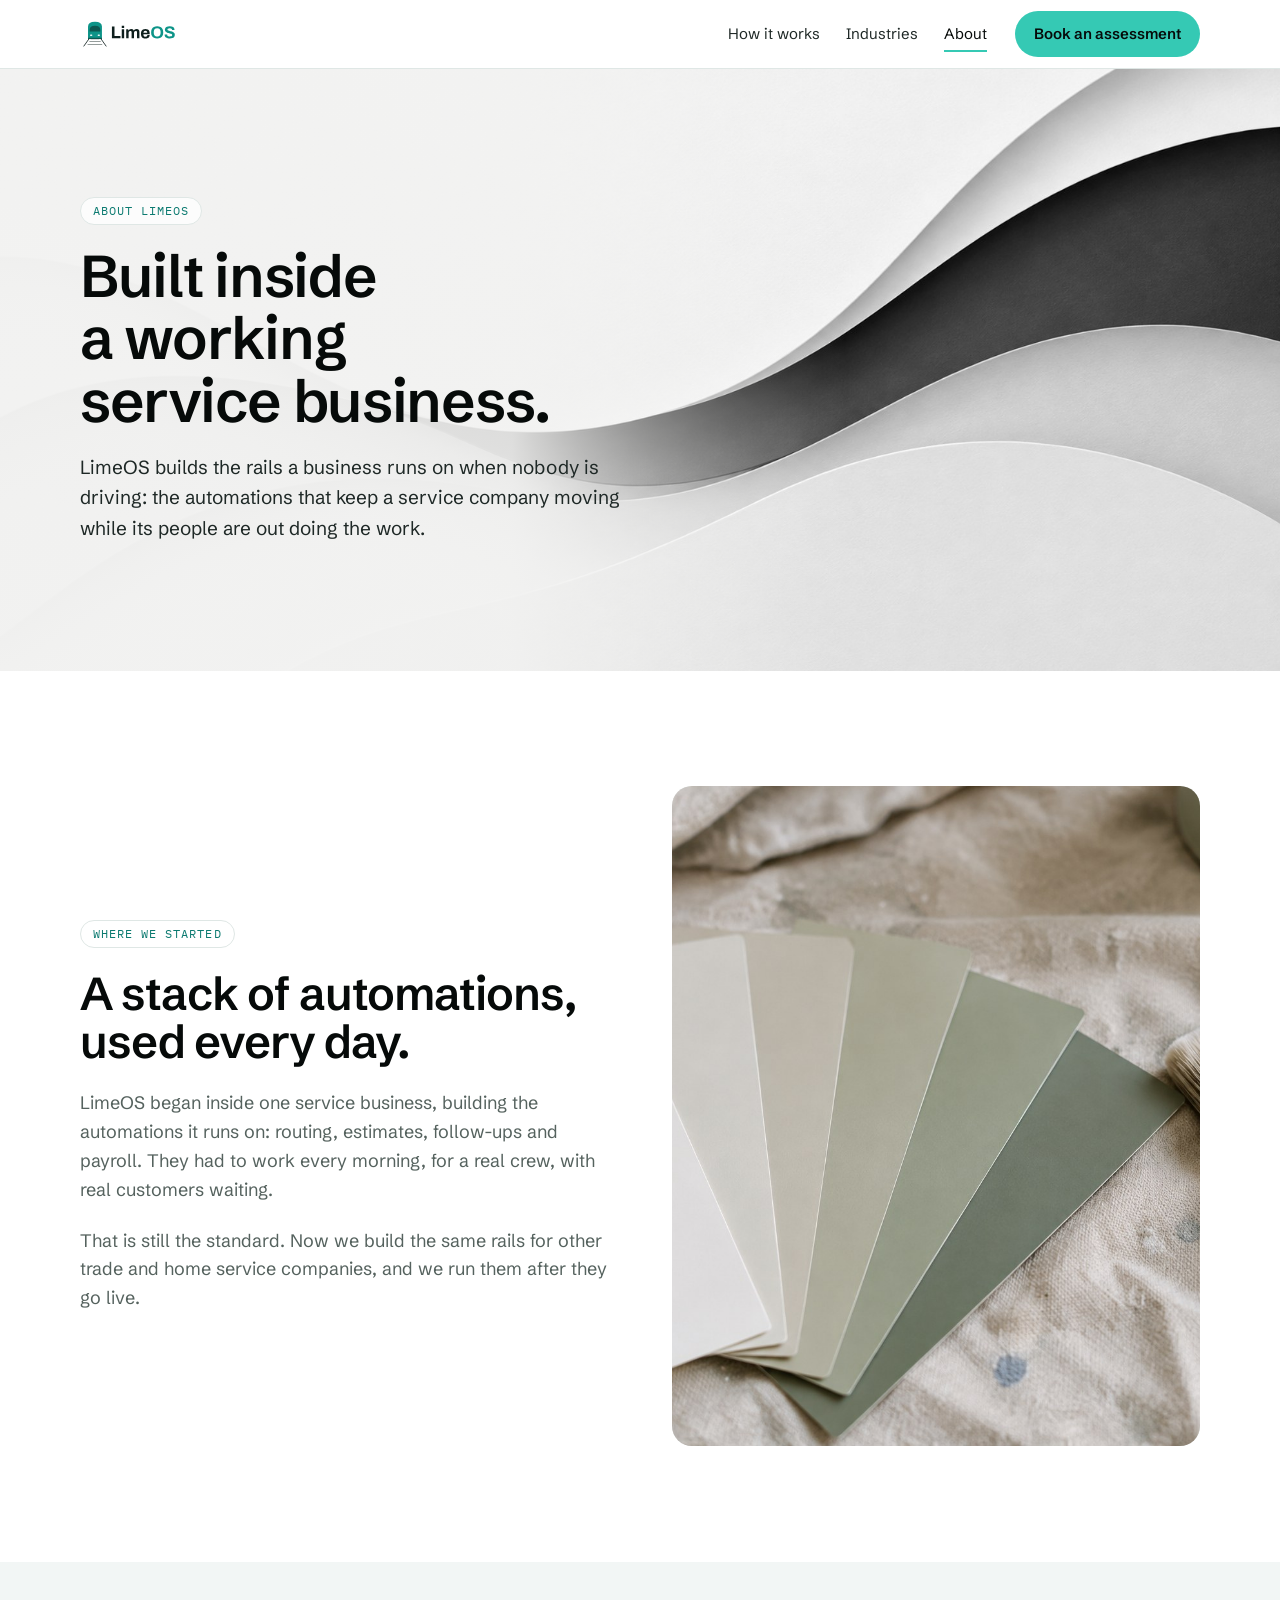
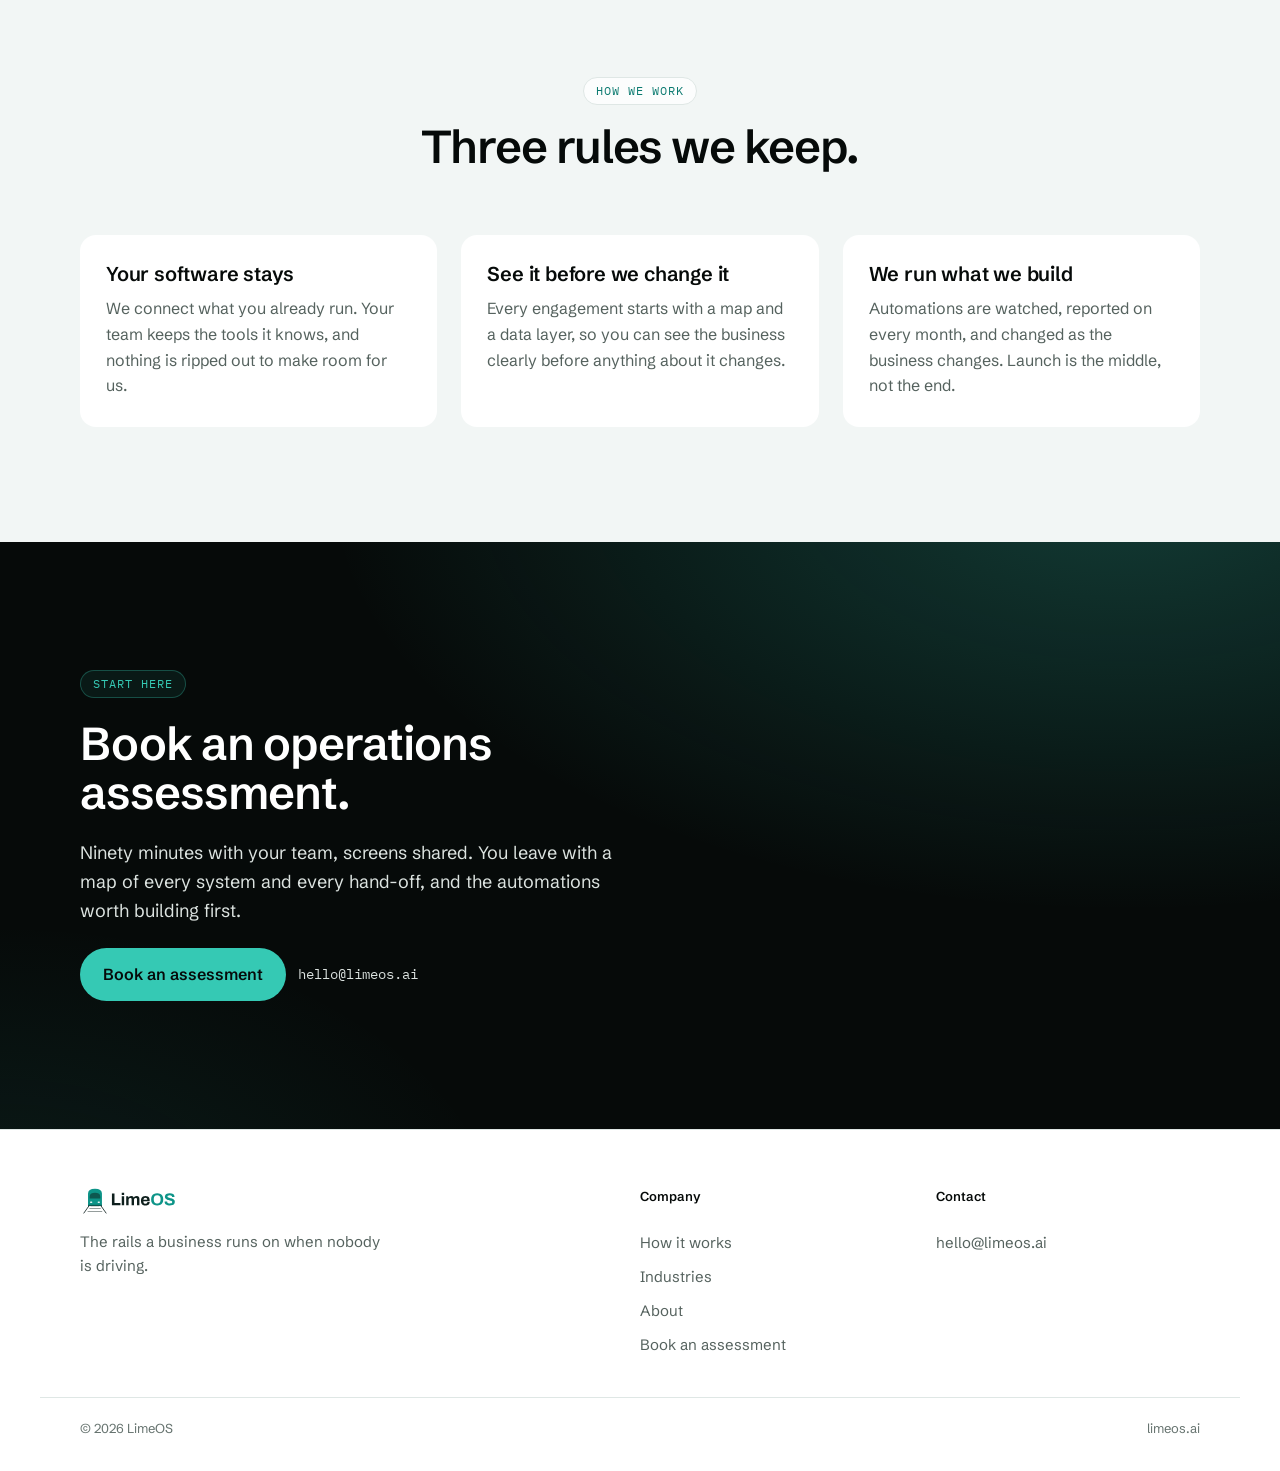
==== services/about.html @ 8be6e7fb "Add the services site at /services, leaving the homepage as it is Five pages under services/: home, " ====
<!doctype html>
<html lang="en">
<head>
<meta charset="utf-8">
<meta name="viewport" content="width=device-width, initial-scale=1, viewport-fit=cover">
<title>About | LimeOS</title>
<meta name="description" content="LimeOS started as a stack of automations inside one working service business. Now we build and run the same rails for others.">
<meta name="theme-color" content="#FFFFFF">
<link rel="canonical" href="https://limeos.ai/services/about">
<meta property="og:type" content="website">
<meta property="og:url" content="https://limeos.ai/services/about">
<meta property="og:site_name" content="LimeOS">
<meta property="og:title" content="About LimeOS">
<meta property="og:description" content="LimeOS started as a stack of automations inside one working service business. Now we build and run the same rails for others.">
<meta property="og:image" content="https://limeos.ai/og.png">
<meta property="og:image:width" content="1200">
<meta property="og:image:height" content="630">
<meta name="twitter:card" content="summary_large_image">
<link rel="icon" href="data:image/svg+xml,%3Csvg xmlns=%22http://www.w3.org/2000/svg%22 viewBox=%220 0 512.0 512.0%22 width=%22512%22 height=%22512%22 role=%22img%22 aria-label=%22LimeOS icon%22%3E%3Crect width=%22512%22 height=%22512%22 rx=%22112%22 fill=%22#EFF7F6%22/%3E%3Cg transform=%22translate%2810.52,-31.21%29 scale%282.45479%29%22%3E%3Cpath d=%22M74 132 L38 190 M126 132 L162 190%22 stroke=%22#0E1F1D%22 stroke-width=%227.0%22 stroke-linecap=%22round%22 fill=%22none%22/%3E%3Crect x=%2270%22 y=%22159%22 width=%2259%22 height=%227%22 rx=%222.5%22 fill=%22#0E1F1D%22 opacity=%220.5%22/%3E%3Crect x=%2262%22 y=%22177%22 width=%2277%22 height=%227%22 rx=%222.5%22 fill=%22#0E1F1D%22 opacity=%220.5%22/%3E%3Cpath d=%22M58 148 V74 q0-30 42-30 q42 0 42 30 v74 Z%22 fill=%22#0D9488%22/%3E%3Cpath d=%22M68 92 q0-24 32-24 q32 0 32 24 v10 H68 Z%22 fill=%22#0E1F1D%22 opacity=%220.52%22/%3E%3Crect x=%2270%22 y=%22120%22 width=%2214%22 height=%229%22 rx=%224.5%22 fill=%22#FFFFFF%22 opacity=%22.92%22/%3E%3Crect x=%22116%22 y=%22120%22 width=%2214%22 height=%229%22 rx=%224.5%22 fill=%22#FFFFFF%22 opacity=%22.92%22/%3E%3Crect x=%2258%22 y=%22140%22 width=%2284%22 height=%228%22 fill=%22#0E1F1D%22 opacity=%220.52%22/%3E%3C/g%3E%3C/svg%3E">
<link rel="preconnect" href="https://fonts.googleapis.com">
<link rel="preconnect" href="https://fonts.gstatic.com" crossorigin>
<link rel="stylesheet" href="https://fonts.googleapis.com/css2?family=Schibsted+Grotesk:wght@400;500;600;700&family=IBM+Plex+Mono:wght@400;500&display=swap">
<link rel="stylesheet" href="site.css">
</head>
<body>
<div class="nav" id="top">
  <div class="wrap">
    <a class="brand" href="index.html" aria-label="LimeOS home"><svg xmlns="http://www.w3.org/2000/svg" viewBox="0 0 617 188" aria-hidden="true" focusable="false"><g transform="translate(18.00,18.00)"><g transform="translate(-28.05,-45.72) scale(1.03904)"><path d="M74 132 L33 190 M126 132 L167 190" stroke="#0E1F1D" stroke-width="5.0" stroke-linecap="round" fill="none"/><rect x="74" y="142" width="52" height="7" rx="2.5" fill="#0E1F1D" opacity="0.44"/><rect x="66" y="159" width="69" height="7" rx="2.5" fill="#0E1F1D" opacity="0.44"/><rect x="55" y="177" width="89" height="7" rx="2.5" fill="#0E1F1D" opacity="0.44"/><path d="M58 148 V74 q0-30 42-30 q42 0 42 30 v74 Z" fill="#0D9488"/><path d="M68 92 q0-24 32-24 q32 0 32 24 v10 H68 Z" fill="#0E1F1D" opacity="0.52"/><rect x="70" y="120" width="14" height="9" rx="4.5" fill="#FFFFFF" opacity=".92"/><rect x="116" y="120" width="14" height="9" rx="4.5" fill="#FFFFFF" opacity=".92"/><rect x="58" y="140" width="84" height="8" fill="#0E1F1D" opacity="0.52"/></g></g><g transform="translate(191.90,120.86)"><g fill="#0E1F1D"><path d="M76 0V686H225V127H571V0Z" transform="translate(0.00,0) scale(0.10787,-0.10787)"/><path d="M64 603V723H203V603ZM64 0V526H203V0Z" transform="translate(62.86,0) scale(0.10787,-0.10787)"/><path d="M64 0V526H179L190 454H197Q214 480 237.5 499.0Q261 518 290.5 528.0Q320 538 354 538Q404 538 440.5 518.0Q477 498 497 454H504Q521 480 545.0 499.0Q569 518 600.0 528.0Q631 538 666 538Q716 538 752.5 520.0Q789 502 810.0 461.5Q831 421 831 357V0H692V332Q692 357 686.5 374.5Q681 392 671.0 402.5Q661 413 646.0 418.0Q631 423 614 423Q586 423 564.0 408.0Q542 393 529.5 367.0Q517 341 517 307V0H378V332Q378 357 372.5 374.5Q367 392 357.0 402.5Q347 413 332.5 418.0Q318 423 300 423Q273 423 250.5 408.0Q228 393 215.5 367.0Q203 341 203 307V0Z" transform="translate(90.78,0) scale(0.10787,-0.10787)"/><path d="M303 -12Q216 -12 157.0 17.5Q98 47 68.0 108.0Q38 169 38 263Q38 358 68.0 418.5Q98 479 156.5 508.5Q215 538 300 538Q380 538 435.0 509.5Q490 481 518.0 421.5Q546 362 546 268V232H179Q181 186 193.5 154.0Q206 122 232.5 106.5Q259 91 303 91Q327 91 346.5 97.0Q366 103 380.0 115.0Q394 127 402.0 145.0Q410 163 410 186H546Q546 136 528.0 99.0Q510 62 478.0 37.5Q446 13 401.5 0.5Q357 -12 303 -12ZM181 320H403Q403 350 395.5 372.0Q388 394 375.0 408.0Q362 422 343.5 428.5Q325 435 302 435Q264 435 238.5 422.5Q213 410 199.5 384.5Q186 359 181 320Z" transform="translate(186.00,0) scale(0.10787,-0.10787)"/></g><g fill="#0D9488" transform="translate(249.00,0)"><path d="M396 -12Q287 -12 208.0 27.0Q129 66 87.0 145.0Q45 224 45 343Q45 464 87.0 542.5Q129 621 208.0 659.5Q287 698 396 698Q507 698 585.5 659.5Q664 621 706.0 542.5Q748 464 748 343Q748 224 706.0 145.0Q664 66 585.5 27.0Q507 -12 396 -12ZM396 110Q445 110 482.0 124.0Q519 138 544.0 166.0Q569 194 582.0 234.5Q595 275 595 327V358Q595 411 582.0 452.0Q569 493 544.0 520.5Q519 548 482.0 562.0Q445 576 396 576Q348 576 311.0 562.0Q274 548 249.0 520.5Q224 493 211.5 452.0Q199 411 199 358V327Q199 275 211.5 234.5Q224 194 249.0 166.0Q274 138 311.0 124.0Q348 110 396 110Z" transform="translate(0.00,0) scale(0.10787,-0.10787)"/><path d="M343 -12Q283 -12 229.0 0.0Q175 12 133.5 38.5Q92 65 68.5 105.5Q45 146 45 204Q45 209 45.0 214.5Q45 220 46 223H194Q193 220 193.0 215.0Q193 210 193 206Q193 174 210.5 152.0Q228 130 262.0 119.0Q296 108 341 108Q370 108 392.5 111.5Q415 115 432.5 121.5Q450 128 461.5 137.0Q473 146 478.5 158.0Q484 170 484 185Q484 212 466.5 229.0Q449 246 418.5 258.0Q388 270 350.0 280.0Q312 290 272.0 300.5Q232 311 194.0 326.5Q156 342 126.0 364.0Q96 386 78.0 420.0Q60 454 60 502Q60 553 81.5 590.0Q103 627 142.0 651.0Q181 675 232.0 686.5Q283 698 343 698Q399 698 449.0 686.5Q499 675 537.0 650.0Q575 625 596.5 587.0Q618 549 618 497V485H473V493Q473 520 457.0 539.0Q441 558 412.0 569.0Q383 580 344 580Q302 580 272.5 572.0Q243 564 227.5 548.5Q212 533 212 512Q212 488 229.5 472.5Q247 457 277.5 445.5Q308 434 346.0 425.0Q384 416 424.0 405.0Q464 394 502.0 379.0Q540 364 570.0 341.5Q600 319 618.0 286.0Q636 253 636 207Q636 128 598.0 80.0Q560 32 494.0 10.0Q428 -12 343 -12Z" transform="translate(84.65,0) scale(0.10787,-0.10787)"/></g></g></svg></a>
    <nav class="links" aria-label="Primary">
      <a href="how-it-works.html" data-nav="how-it-works">How it works</a>
      <a href="industries.html" data-nav="industries">Industries</a>
      <a href="about.html" data-nav="about" aria-current="page">About</a>
    </nav>
    <details class="menu">
      <summary>Menu</summary>
      <div class="menu-panel">
        <a href="index.html" data-nav="home">Home</a>
        <a href="how-it-works.html" data-nav="how-it-works">How it works</a>
        <a href="industries.html" data-nav="industries">Industries</a>
        <a href="about.html" data-nav="about" aria-current="page">About</a>
        <a class="btn btn-primary" href="assessment.html" data-nav="assessment">Book an assessment</a>
      </div>
    </details>
    <a class="btn btn-primary btn-nav" href="assessment.html" data-nav="assessment">Book an assessment</a>
  </div>
</div>
<main>
<header class="about-hero">
  <img src="images/limeos-gradient-paper-waves.jpg" width="1672" height="941" alt="">
  <div class="wrap">
    <span class="pill">About LimeOS</span>
    <h1>Built inside a working service business.</h1>
    <p class="lede">LimeOS builds the rails a business runs on when nobody is driving: the
      automations that keep a service company moving while its people are out doing the
      work.</p>
  </div>
</header>

<section class="section">
  <div class="wrap split">
    <div class="split-copy">
      <span class="pill">Where we started</span>
      <h2>A stack of automations, used every day.</h2>
      <p>LimeOS began inside one service business, building the automations it runs on:
        routing, estimates, follow-ups and payroll. They had to work every morning, for a
        real crew, with real customers waiting.</p>
      <p>That is still the standard. Now we build the same rails for other trade and home
        service companies, and we run them after they go live.</p>
    </div>
    <div class="split-media">
      <img src="images/limeos-paint-swatches.jpg" width="1536" height="1024" loading="lazy" decoding="async"
        alt="Paint swatch cards fanned out on a drop cloth next to a brush">
    </div>
  </div>
</section>

<section class="section tinted">
  <div class="wrap">
    <div class="head">
      <span class="pill">How we work</span>
      <h2>Three rules we keep.</h2>
    </div>
    <div class="grid3 principles">
      <div class="mini"><h3>Your software stays</h3>
        <p>We connect what you already run. Your team keeps the tools it knows, and nothing
          is ripped out to make room for us.</p></div>
      <div class="mini"><h3>See it before we change it</h3>
        <p>Every engagement starts with a map and a data layer, so you can see the business
          clearly before anything about it changes.</p></div>
      <div class="mini"><h3>We run what we build</h3>
        <p>Automations are watched, reported on every month, and changed as the business
          changes. Launch is the middle, not the end.</p></div>
    </div>
  </div>
</section>

<section class="dark" aria-label="Book an assessment">
  <div class="wrap cta-in">
    <div class="cta-copy">
      <span class="pill">Start here</span>
      <h2>Book an operations assessment.</h2>
      <p>Ninety minutes with your team, screens shared. You leave with a map of every system
        and every hand-off, and the automations worth building first.</p>
      <div class="ctas">
        <a class="btn btn-primary" href="assessment.html">Book an assessment</a>
        <span class="mail">hello@limeos.ai</span>
      </div>
    </div>
  </div>
</section>

</main>
<footer class="footer">
  <div class="wrap foot-in">
    <div>
      <a class="brand" href="index.html" aria-label="LimeOS home"><svg xmlns="http://www.w3.org/2000/svg" viewBox="0 0 617 188" aria-hidden="true" focusable="false"><g transform="translate(18.00,18.00)"><g transform="translate(-28.05,-45.72) scale(1.03904)"><path d="M74 132 L33 190 M126 132 L167 190" stroke="#0E1F1D" stroke-width="5.0" stroke-linecap="round" fill="none"/><rect x="74" y="142" width="52" height="7" rx="2.5" fill="#0E1F1D" opacity="0.44"/><rect x="66" y="159" width="69" height="7" rx="2.5" fill="#0E1F1D" opacity="0.44"/><rect x="55" y="177" width="89" height="7" rx="2.5" fill="#0E1F1D" opacity="0.44"/><path d="M58 148 V74 q0-30 42-30 q42 0 42 30 v74 Z" fill="#0D9488"/><path d="M68 92 q0-24 32-24 q32 0 32 24 v10 H68 Z" fill="#0E1F1D" opacity="0.52"/><rect x="70" y="120" width="14" height="9" rx="4.5" fill="#FFFFFF" opacity=".92"/><rect x="116" y="120" width="14" height="9" rx="4.5" fill="#FFFFFF" opacity=".92"/><rect x="58" y="140" width="84" height="8" fill="#0E1F1D" opacity="0.52"/></g></g><g transform="translate(191.90,120.86)"><g fill="#0E1F1D"><path d="M76 0V686H225V127H571V0Z" transform="translate(0.00,0) scale(0.10787,-0.10787)"/><path d="M64 603V723H203V603ZM64 0V526H203V0Z" transform="translate(62.86,0) scale(0.10787,-0.10787)"/><path d="M64 0V526H179L190 454H197Q214 480 237.5 499.0Q261 518 290.5 528.0Q320 538 354 538Q404 538 440.5 518.0Q477 498 497 454H504Q521 480 545.0 499.0Q569 518 600.0 528.0Q631 538 666 538Q716 538 752.5 520.0Q789 502 810.0 461.5Q831 421 831 357V0H692V332Q692 357 686.5 374.5Q681 392 671.0 402.5Q661 413 646.0 418.0Q631 423 614 423Q586 423 564.0 408.0Q542 393 529.5 367.0Q517 341 517 307V0H378V332Q378 357 372.5 374.5Q367 392 357.0 402.5Q347 413 332.5 418.0Q318 423 300 423Q273 423 250.5 408.0Q228 393 215.5 367.0Q203 341 203 307V0Z" transform="translate(90.78,0) scale(0.10787,-0.10787)"/><path d="M303 -12Q216 -12 157.0 17.5Q98 47 68.0 108.0Q38 169 38 263Q38 358 68.0 418.5Q98 479 156.5 508.5Q215 538 300 538Q380 538 435.0 509.5Q490 481 518.0 421.5Q546 362 546 268V232H179Q181 186 193.5 154.0Q206 122 232.5 106.5Q259 91 303 91Q327 91 346.5 97.0Q366 103 380.0 115.0Q394 127 402.0 145.0Q410 163 410 186H546Q546 136 528.0 99.0Q510 62 478.0 37.5Q446 13 401.5 0.5Q357 -12 303 -12ZM181 320H403Q403 350 395.5 372.0Q388 394 375.0 408.0Q362 422 343.5 428.5Q325 435 302 435Q264 435 238.5 422.5Q213 410 199.5 384.5Q186 359 181 320Z" transform="translate(186.00,0) scale(0.10787,-0.10787)"/></g><g fill="#0D9488" transform="translate(249.00,0)"><path d="M396 -12Q287 -12 208.0 27.0Q129 66 87.0 145.0Q45 224 45 343Q45 464 87.0 542.5Q129 621 208.0 659.5Q287 698 396 698Q507 698 585.5 659.5Q664 621 706.0 542.5Q748 464 748 343Q748 224 706.0 145.0Q664 66 585.5 27.0Q507 -12 396 -12ZM396 110Q445 110 482.0 124.0Q519 138 544.0 166.0Q569 194 582.0 234.5Q595 275 595 327V358Q595 411 582.0 452.0Q569 493 544.0 520.5Q519 548 482.0 562.0Q445 576 396 576Q348 576 311.0 562.0Q274 548 249.0 520.5Q224 493 211.5 452.0Q199 411 199 358V327Q199 275 211.5 234.5Q224 194 249.0 166.0Q274 138 311.0 124.0Q348 110 396 110Z" transform="translate(0.00,0) scale(0.10787,-0.10787)"/><path d="M343 -12Q283 -12 229.0 0.0Q175 12 133.5 38.5Q92 65 68.5 105.5Q45 146 45 204Q45 209 45.0 214.5Q45 220 46 223H194Q193 220 193.0 215.0Q193 210 193 206Q193 174 210.5 152.0Q228 130 262.0 119.0Q296 108 341 108Q370 108 392.5 111.5Q415 115 432.5 121.5Q450 128 461.5 137.0Q473 146 478.5 158.0Q484 170 484 185Q484 212 466.5 229.0Q449 246 418.5 258.0Q388 270 350.0 280.0Q312 290 272.0 300.5Q232 311 194.0 326.5Q156 342 126.0 364.0Q96 386 78.0 420.0Q60 454 60 502Q60 553 81.5 590.0Q103 627 142.0 651.0Q181 675 232.0 686.5Q283 698 343 698Q399 698 449.0 686.5Q499 675 537.0 650.0Q575 625 596.5 587.0Q618 549 618 497V485H473V493Q473 520 457.0 539.0Q441 558 412.0 569.0Q383 580 344 580Q302 580 272.5 572.0Q243 564 227.5 548.5Q212 533 212 512Q212 488 229.5 472.5Q247 457 277.5 445.5Q308 434 346.0 425.0Q384 416 424.0 405.0Q464 394 502.0 379.0Q540 364 570.0 341.5Q600 319 618.0 286.0Q636 253 636 207Q636 128 598.0 80.0Q560 32 494.0 10.0Q428 -12 343 -12Z" transform="translate(84.65,0) scale(0.10787,-0.10787)"/></g></g></svg></a>
      <p class="tag">The rails a business runs on when nobody is driving.</p>
    </div>
    <nav aria-label="Footer">
      <h4>Company</h4>
      <a href="how-it-works.html">How it works</a>
      <a href="industries.html">Industries</a>
      <a href="about.html">About</a>
      <a href="assessment.html">Book an assessment</a>
    </nav>
    <div class="col">
      <h4>Contact</h4>
      <a href="mailto:hello@limeos.ai">hello@limeos.ai</a>
    </div>
  </div>
  <div class="wrap foot-base">
    <span>© 2026 LimeOS</span>
    <span>limeos.ai</span>
  </div>
</footer>
</body>
</html>
---- services/site.css ----
/* LimeOS. The brand's own colours on white pages: near-black #060A09 and turquoise
   #35C9B4, with the logo's teal family for anything that must read as text on white.
   Turquoise was drawn for a dark ground and only reaches ~2:1 against white, so on
   light sections it is a fill (buttons carry near-black text) and never body text;
   --accent-ink, a deeper step of the logo teal, takes links and labels at AA.
   The near-black bands bring back the current site's world: dark ground, turquoise
   light, the old palette's text greys. */
:root{
  color-scheme: light;
  --ink:#060A09; --text:#1E2826; --muted:#55625E; --faint:#66736F;
  --accent:#35C9B4; --accent-hi:#5ED6C4; --accent-ink:#0B7A70; --teal:#0D9488;
  --paper:#FFFFFF; --tint:#F2F6F5; --card:#EBF1EF; --line:#DFE7E5;
  --dark:#060A09; --dk-text:#DCE3E0; --dk-muted:#8B9894; --dk-line:#1B2422;
  --glass:rgba(255,255,255,.82); --glass-line:rgba(255,255,255,.94);
  --warn:#A34E12;
  --d:"Schibsted Grotesk",-apple-system,BlinkMacSystemFont,"Segoe UI",Roboto,Helvetica,Arial,sans-serif;
  --m:"IBM Plex Mono",ui-monospace,SFMono-Regular,Menlo,Consolas,monospace;
  --gutter:clamp(18px,4vw,40px);
  --max:1200px;
  --r:20px;
}
*{box-sizing:border-box}
html{scroll-behavior:smooth;-webkit-text-size-adjust:100%}
body{margin:0;background:var(--paper);color:var(--text);font-family:var(--d);
  font-size:17px;line-height:1.6;-webkit-font-smoothing:antialiased}
img{max-width:100%;display:block}
a{color:var(--accent-ink)}
a:focus-visible,.btn:focus-visible,summary:focus-visible{outline:2px solid var(--accent-ink);outline-offset:3px;border-radius:6px}
::selection{background:var(--accent);color:var(--ink)}
section,header{scroll-margin-top:84px}
.wrap{max-width:var(--max);margin:0 auto;padding-inline:var(--gutter)}

h1,h2,h3{color:var(--ink);font-weight:600;letter-spacing:-.022em;line-height:1.06;margin:0;text-wrap:balance}
h1{font-size:clamp(40px,4.6vw,66px)}
h2{font-size:clamp(30px,3.6vw,50px)}
h3{font-size:20px;letter-spacing:-.01em;line-height:1.25}
p{margin:0}

.pill{display:inline-flex;align-items:center;gap:8px;font-family:var(--m);font-size:11.5px;
  letter-spacing:.09em;text-transform:uppercase;color:var(--accent-ink);background:var(--glass);
  border:1px solid var(--line);padding:6px 12px;border-radius:999px;line-height:1.2}
.dot{width:7px;height:7px;border-radius:50%;background:var(--accent);flex:none;
  box-shadow:0 0 0 3px rgba(53,201,180,.28)}
.live .dot{animation:pulse 2.4s ease-in-out infinite}
@keyframes pulse{50%{box-shadow:0 0 0 6px rgba(53,201,180,0)}}
.kicker{font-family:var(--m);font-size:11.5px;letter-spacing:.12em;text-transform:uppercase;color:var(--faint)}

.btn{display:inline-flex;align-items:center;justify-content:center;gap:8px;font-family:var(--d);
  font-weight:600;font-size:16px;text-decoration:none;border-radius:999px;padding:13px 22px;
  border:1px solid transparent;transition:background .15s,color .15s,border-color .15s;white-space:nowrap}
.btn-primary{background:var(--accent);color:var(--ink)}
.btn-primary:hover{background:var(--accent-hi)}
.btn-dark{background:var(--ink);color:#fff}
.btn-dark:hover{background:#1A2523}
.btn-ghost{background:rgba(255,255,255,.72);color:var(--ink);border-color:rgba(6,10,9,.2)}
.btn-ghost:hover{border-color:var(--ink)}
.ctas{display:flex;gap:12px;flex-wrap:wrap;align-items:center}
.more{display:inline-flex;gap:6px;align-items:center;font-weight:600;text-decoration:none;color:var(--accent-ink)}
.more:hover{text-decoration:underline}

/* ---- nav ---- */
.nav{position:sticky;top:0;z-index:20;background:rgba(255,255,255,.92);
  -webkit-backdrop-filter:saturate(1.4) blur(14px);backdrop-filter:saturate(1.4) blur(14px);
  border-bottom:1px solid var(--line);padding-top:env(safe-area-inset-top,0px)}
.nav .wrap{display:flex;align-items:center;gap:28px;height:68px;position:relative}
.brand{display:flex;align-items:center;text-decoration:none;color:var(--ink)}
.brand svg{height:30px;width:auto;display:block}
.links{display:flex;gap:26px;margin-left:auto}
.links a{color:var(--text);text-decoration:none;font-size:15px;padding-block:6px}
.links a:hover{color:var(--ink)}
.links a[aria-current="page"]{color:var(--ink);box-shadow:inset 0 -2px 0 var(--accent)}
.nav .btn{padding:10px 18px;font-size:15px}
.menu{display:none;margin-left:auto}
.menu summary{list-style:none;cursor:pointer;font-family:var(--m);font-size:12px;letter-spacing:.1em;
  text-transform:uppercase;color:var(--ink);border:1px solid rgba(6,10,9,.2);border-radius:999px;padding:9px 14px}
.menu summary::-webkit-details-marker{display:none}
.menu[open] summary{background:var(--ink);color:#fff;border-color:var(--ink)}
.menu-panel{position:absolute;left:0;right:0;top:68px;background:#fff;border-bottom:1px solid var(--line);
  box-shadow:0 18px 30px rgba(6,10,9,.08);padding:10px var(--gutter) 22px;display:flex;flex-direction:column}
.menu-panel a{color:var(--ink);text-decoration:none;font-size:18px;font-weight:500;padding:13px 0;border-bottom:1px solid var(--line)}
.menu-panel a[aria-current="page"]{color:var(--accent-ink)}
.menu-panel .btn{margin-top:18px;border-bottom:0;justify-content:center}
@media (max-width:860px){.links{display:none}.menu{display:block}}
@media (max-width:520px){.nav .btn-nav{display:none}}

/* ---- the frosted panel: illustrative interface, used on photos and boards ---- */
.frag{background:var(--glass);-webkit-backdrop-filter:blur(16px) saturate(1.3);backdrop-filter:blur(16px) saturate(1.3);
  border:1px solid var(--glass-line);border-radius:14px;padding:14px 16px;font-family:var(--m);
  font-size:12px;line-height:1.5;color:var(--ink);box-shadow:0 12px 32px rgba(6,10,9,.14);
  font-variant-numeric:tabular-nums}
.frag .lab{display:flex;align-items:center;gap:8px;font-size:10.5px;letter-spacing:.12em;
  text-transform:uppercase;color:var(--muted);margin-bottom:9px}
.frag .row{display:grid;grid-template-columns:auto 1fr auto;gap:12px;padding:5px 0;
  border-top:1px solid rgba(6,10,9,.08);align-items:baseline}
.frag .row:first-of-type{border-top:0}
.frag .row .t{color:var(--muted)}
.frag .row b{font-weight:500}
.frag .ok{color:var(--accent-ink)}
.frag .warn{color:var(--warn)}
.frag .foot{margin-top:9px;padding-top:8px;border-top:1px solid rgba(6,10,9,.08);color:var(--muted)}
.frag .bar{display:grid;grid-template-columns:52px 1fr 40px;gap:10px;align-items:center;padding:4px 0}
.frag .bar i{display:block;height:7px;border-radius:4px;background:rgba(13,148,136,.14);position:relative;overflow:hidden}
.frag .bar i::after{content:"";position:absolute;inset:0;width:var(--w);border-radius:4px;
  background:linear-gradient(90deg,var(--teal),var(--accent))}
.frag .bar b{font-weight:500;text-align:right}

/* ---- home hero: the headline sits on the wall the painter is rolling ---- */
.hero{position:relative;background:#E9E4DC}
.hero-media{position:relative;height:clamp(560px,48vw,740px);overflow:hidden}
.hero-media img{position:absolute;inset:0;width:100%;height:100%;object-fit:cover;object-position:28% 50%}
.hero-copy{position:absolute;top:50%;right:var(--gutter);transform:translateY(-50%);
  width:min(42%,560px);display:flex;flex-direction:column;gap:22px;align-items:flex-start}
.hero-copy .lede{font-size:19px;line-height:1.55;color:var(--text);max-width:44ch}
.feed{position:absolute;top:clamp(20px,3vw,36px);left:var(--gutter);width:min(330px,28%)}
@media (max-width:1120px){
  .hero{background:var(--paper)}
  .hero-media{height:auto;aspect-ratio:16/9}
  .hero-copy{position:static;transform:none;width:auto;max-width:640px;padding:36px var(--gutter) 8px;background:var(--paper)}
  .feed{position:static;width:auto;max-width:420px;margin:24px var(--gutter) 40px}
}

/* ---- inner-page hero ---- */
.page-hero{padding-block:clamp(56px,7vw,96px) clamp(36px,4vw,56px)}
.page-hero .wrap{display:flex;flex-direction:column;gap:20px;align-items:flex-start}
.page-hero h1{max-width:18ch}
.page-hero .lede{font-size:19px;color:var(--muted);max-width:58ch}

/* ---- strips, statements, heads ---- */
.trades{border-bottom:1px solid var(--line)}
.trades .wrap{display:flex;flex-wrap:wrap;align-items:center;gap:10px 28px;padding-block:22px}
.trades ul{display:flex;flex-wrap:wrap;gap:8px 28px;list-style:none;margin:0;padding:0}
.trades a{font-size:17px;font-weight:500;color:var(--ink);text-decoration:none}
.trades a:hover{color:var(--accent-ink)}
.intro{padding-block:clamp(72px,9vw,128px);text-align:center}
.intro h2{max-width:20ch;margin:0 auto}
.intro p{max-width:62ch;margin:24px auto 0;color:var(--muted);font-size:18px}
.head{display:flex;flex-direction:column;align-items:center;gap:18px;text-align:center;margin-bottom:clamp(40px,5vw,64px)}
.head h2{max-width:22ch}
.head p{max-width:60ch;color:var(--muted);font-size:18px}
.head-left{align-items:flex-start;text-align:left}
.section{padding-block:clamp(72px,9vw,120px)}
.section.tinted{background:var(--tint)}
.section-foot{display:flex;justify-content:center;margin-top:clamp(36px,4vw,52px)}

/* ---- feature cards ---- */
.grid2{display:grid;grid-template-columns:repeat(2,minmax(0,1fr));gap:clamp(28px,3vw,40px) clamp(20px,2.4vw,32px)}
.card{display:flex;flex-direction:column;gap:14px}
.media{position:relative;border-radius:var(--r);overflow:hidden;aspect-ratio:4/3;background:var(--card)}
.media img{width:100%;height:100%;object-fit:cover}
.media .frag{position:absolute;width:min(80%,320px)}
.tl{top:16px;left:16px}.tr{top:16px;right:16px}.bl{bottom:16px;left:16px}.br{bottom:16px;right:16px}
.card h3{margin-top:6px}
.card p{color:var(--muted);max-width:52ch}
.grid3{display:grid;grid-template-columns:repeat(3,minmax(0,1fr));gap:clamp(16px,2vw,24px)}
.grid3.after{margin-top:clamp(40px,5vw,64px)}
.mini{background:var(--tint);border-radius:16px;padding:26px 26px 28px;display:flex;flex-direction:column;gap:10px}
.section.tinted .mini{background:var(--paper)}
.mini .kicker{color:var(--accent-ink)}
.mini p{color:var(--muted);font-size:16px}
.mini a.more{margin-top:auto;padding-top:6px}
@media (max-width:860px){.grid2,.grid3{grid-template-columns:1fr}}

/* ---- full-bleed band: copy on the bare drywall ---- */
.band{position:relative;overflow:hidden;background:#D8D6D2}
.band img{width:100%;height:clamp(420px,42vw,600px);object-fit:cover;object-position:30% 50%}
.band-copy{position:absolute;bottom:clamp(36px,7vw,96px);right:var(--gutter);width:min(38%,480px)}
.band-copy p{font-size:clamp(28px,3.2vw,44px);font-weight:600;letter-spacing:-.02em;line-height:1.12;color:var(--ink);text-wrap:balance}
.band-copy .kicker{display:block;margin-bottom:16px;color:var(--muted)}
@media (max-width:860px){
  .band{background:var(--paper)}
  .band img{height:auto;aspect-ratio:4/3}
  .band-copy{position:static;width:auto;padding:28px var(--gutter) 40px;background:var(--paper)}
}

/* ---- the process, drawn as track ---- */
.track{list-style:none;margin:0;padding:0;display:grid;grid-template-columns:repeat(4,minmax(0,1fr));gap:28px;position:relative}
.track::before{content:"";position:absolute;left:0;right:0;top:22px;height:14px;
  background:
    linear-gradient(var(--ink),var(--ink)) top/100% 2px no-repeat,
    linear-gradient(var(--ink),var(--ink)) bottom/100% 2px no-repeat,
    repeating-linear-gradient(90deg,rgba(6,10,9,.26) 0 6px,transparent 6px 22px)}
.track li{position:relative;display:flex;flex-direction:column;gap:12px}
.node{position:relative;z-index:1;display:grid;place-items:center;width:58px;height:58px;border-radius:50%;
  background:var(--paper);border:2px solid var(--ink);font-family:var(--m);font-weight:500;font-size:14px;color:var(--ink)}
.track li:last-child .node{background:var(--accent)}
.track h3{margin-top:12px}
.track p{color:var(--muted);font-size:16px}
.track .when{font-family:var(--m);font-size:11.5px;letter-spacing:.08em;text-transform:uppercase;color:var(--accent-ink)}
.track .got{font-size:15px;color:var(--text);border-top:1px solid var(--line);padding-top:10px;margin-top:4px}
.track .got b{display:block;font-family:var(--m);font-weight:500;font-size:10.5px;letter-spacing:.12em;
  text-transform:uppercase;color:var(--faint);margin-bottom:3px}
@media (max-width:860px){
  .track{grid-template-columns:1fr;gap:36px}
  .track::before{top:0;bottom:0;left:22px;right:auto;width:14px;height:auto;
    background:
      linear-gradient(var(--ink),var(--ink)) left/2px 100% no-repeat,
      linear-gradient(var(--ink),var(--ink)) right/2px 100% no-repeat,
      repeating-linear-gradient(0deg,rgba(6,10,9,.26) 0 6px,transparent 6px 22px)}
  .track li{padding-left:84px;min-height:58px}
  .node{position:absolute;left:0;top:0}
  .track h3{margin-top:0}
}

/* ---- split: copy beside a photo ---- */
.split{display:grid;grid-template-columns:minmax(0,1fr) minmax(0,1fr);gap:clamp(32px,5vw,72px);align-items:center}
.split.flip .split-media{order:-1}
.split-copy{display:flex;flex-direction:column;gap:22px;align-items:flex-start}
.split-copy p{color:var(--muted);font-size:18px;max-width:52ch}
.split-media{border-radius:var(--r);overflow:hidden;aspect-ratio:4/5;background:var(--card)}
.split-media img{width:100%;height:100%;object-fit:cover;object-position:50% 40%}
.chips{display:flex;flex-wrap:wrap;gap:8px;list-style:none;margin:6px 0 0;padding:0}
.chips li{font-family:var(--m);font-size:12.5px;color:var(--ink);background:var(--tint);
  border:1px solid var(--line);border-radius:999px;padding:7px 13px}
.ticks{list-style:none;margin:4px 0 0;padding:0;display:flex;flex-direction:column;gap:10px}
.ticks li{position:relative;padding-left:26px;color:var(--text);font-size:16.5px}
.ticks li::before{content:"";position:absolute;left:2px;top:.55em;width:12px;height:7px;
  border-left:2px solid var(--accent-ink);border-bottom:2px solid var(--accent-ink);transform:rotate(-45deg)}
@media (max-width:860px){.split{grid-template-columns:1fr}.split.flip .split-media{order:0}.split-media{aspect-ratio:4/3}}

/* ---- product board (how it works) ---- */
.board{background:var(--tint);border:1px solid var(--line);border-radius:24px;padding:clamp(14px,2vw,22px);
  display:grid;grid-template-columns:minmax(0,1.05fr) minmax(0,1fr);gap:clamp(12px,1.6vw,18px)}
.board .frag{box-shadow:0 1px 0 rgba(6,10,9,.04);background:#fff;border-color:var(--line);-webkit-backdrop-filter:none;backdrop-filter:none}
.board .stack{display:flex;flex-direction:column;gap:clamp(12px,1.6vw,18px)}
.board .stat{display:flex;gap:22px;flex-wrap:wrap;margin-top:4px}
.board .stat div{display:flex;flex-direction:column}
.board .stat b{font-family:var(--d);font-size:26px;font-weight:600;letter-spacing:-.02em;color:var(--ink);line-height:1.1}
.board .stat span{font-size:10.5px;letter-spacing:.1em;text-transform:uppercase;color:var(--muted)}
.board-note{margin-top:12px;font-family:var(--m);font-size:11.5px;color:var(--faint);letter-spacing:.04em}
@media (max-width:860px){.board{grid-template-columns:1fr}}

/* ---- industries ---- */
.jump{display:flex;flex-wrap:wrap;gap:8px}
.jump a{font-family:var(--m);font-size:12.5px;color:var(--ink);text-decoration:none;border:1px solid var(--line);
  border-radius:999px;padding:8px 14px;background:var(--paper)}
.jump a:hover{border-color:var(--accent-ink);color:var(--accent-ink)}
.industry{padding-block:clamp(56px,7vw,96px);border-top:1px solid var(--line)}
.industry:nth-of-type(even){background:var(--tint)}
.industry .split-copy h2{max-width:16ch}
.industry .label{font-family:var(--m);font-size:11.5px;letter-spacing:.12em;text-transform:uppercase;color:var(--accent-ink)}
.pairs{display:grid;grid-template-columns:1fr;gap:12px;width:100%;margin-top:6px}
.pair{display:grid;grid-template-columns:minmax(0,1fr) minmax(0,1fr);gap:16px;padding:12px 0;border-top:1px solid var(--line);font-size:15.5px}
.pair .p{color:var(--muted)}
.pair .s{color:var(--ink)}
.pair-head{display:grid;grid-template-columns:minmax(0,1fr) minmax(0,1fr);gap:16px;font-family:var(--m);
  font-size:10.5px;letter-spacing:.12em;text-transform:uppercase;color:var(--faint)}
@media (max-width:520px){.pair,.pair-head{grid-template-columns:1fr;gap:4px}.pair-head span:last-child{display:none}
  .pair .s::before{content:"→ ";color:var(--accent-ink)}}

/* ---- about ---- */
.about-hero{position:relative;overflow:hidden;background:#EDEDEC}
.about-hero>img{position:absolute;inset:0;width:100%;height:100%;object-fit:cover;object-position:70% 50%;filter:grayscale(1) contrast(1.02)}
.about-hero::after{content:"";position:absolute;inset:0;z-index:1;
  background:linear-gradient(90deg,rgba(242,242,241,.96) 0%,rgba(242,242,241,.9) 40%,rgba(242,242,241,0) 66%)}
.about-hero .wrap{position:relative;z-index:2;padding-block:clamp(80px,10vw,140px);display:flex;flex-direction:column;gap:20px;align-items:flex-start}
.about-hero h1{max-width:14ch}
.about-hero .lede{font-size:19px;color:var(--text);max-width:48ch}
.principles{counter-reset:p}
.principles .mini h3{display:flex;gap:10px;align-items:baseline}
@media (max-width:860px){.about-hero::after{background:rgba(242,242,241,.88)}.about-hero>img{object-position:85% 50%}}

/* ---- the near-black band: the current site's world ---- */
.dark{position:relative;overflow:hidden;color:var(--dk-text);
  background:
    radial-gradient(120% 140% at 88% -10%,rgba(53,201,180,.26) 0%,rgba(53,201,180,0) 52%),
    radial-gradient(80% 110% at 0% 120%,rgba(53,201,180,.10) 0%,rgba(53,201,180,0) 50%),
    var(--dark)}
.dark h1,.dark h2,.dark h3{color:#fff}
.dark p{color:var(--dk-text)}
.dark .muted{color:var(--dk-muted)}
.dark .pill{color:var(--accent);background:rgba(53,201,180,.08);border-color:rgba(53,201,180,.3)}
.dark .kicker{color:var(--dk-muted)}
.dark a{color:var(--accent)}
.dark .btn-primary{color:var(--ink)}
.dark .btn-ghost{background:transparent;color:#fff;border-color:rgba(220,227,224,.3)}
.dark .btn-ghost:hover{border-color:#fff}
.dark .mail{font-family:var(--m);font-size:14px;color:var(--dk-text);user-select:all}
.cta-in{position:relative;padding-block:clamp(84px,10vw,140px)}
.cta-copy{max-width:620px;display:flex;flex-direction:column;gap:22px;align-items:flex-start}
.cta-copy p{font-size:18px;max-width:50ch}

/* ---- assessment page ---- */
.assess-hero .wrap{display:grid;grid-template-columns:minmax(0,1.1fr) minmax(0,1fr);gap:clamp(32px,5vw,64px);
  align-items:center;padding-block:clamp(64px,8vw,112px)}
.assess-hero .copy{display:flex;flex-direction:column;gap:22px;align-items:flex-start}
.assess-hero .lede{font-size:19px;max-width:48ch}
.assess-hero .photo{border-radius:var(--r);overflow:hidden;aspect-ratio:4/3;border:1px solid var(--dk-line)}
.assess-hero .photo img{width:100%;height:100%;object-fit:cover}
.facts{display:flex;flex-wrap:wrap;gap:10px 26px;font-family:var(--m);font-size:12.5px;color:var(--dk-muted)}
.facts b{color:var(--accent);font-weight:500}
@media (max-width:860px){.assess-hero .wrap{grid-template-columns:1fr}}
.agenda{list-style:none;margin:0;padding:0;display:grid;gap:0;border-top:1px solid var(--line)}
.agenda li{display:grid;grid-template-columns:72px minmax(0,1fr);gap:20px;padding:24px 0;border-bottom:1px solid var(--line)}
.agenda .n{font-family:var(--m);font-size:13px;color:var(--accent-ink);padding-top:3px}
.agenda h3{margin-bottom:6px}
.agenda p{color:var(--muted);font-size:16.5px;max-width:60ch}
.book{display:grid;grid-template-columns:minmax(0,1fr) minmax(0,1fr);gap:clamp(24px,4vw,56px);align-items:start}
.book-card{background:var(--tint);border:1px solid var(--line);border-radius:var(--r);padding:clamp(24px,3vw,36px);
  display:flex;flex-direction:column;gap:16px;align-items:flex-start}
.book-card .addr{font-family:var(--m);font-size:16px;color:var(--ink);user-select:all;word-break:break-all}
.book-card p{color:var(--muted);font-size:16px}
@media (max-width:860px){.book{grid-template-columns:1fr}}

/* ---- footer ---- */
.footer{background:var(--paper);border-top:1px solid var(--line)}
.foot-in{display:grid;grid-template-columns:2fr 1fr 1fr;gap:32px;padding-block:56px 40px}
.footer h4{margin:0 0 14px;font-size:13px;font-weight:600;color:var(--ink)}
.footer nav,.footer .col{display:flex;flex-direction:column;gap:10px}
.footer nav a,.footer .col a{color:var(--muted);text-decoration:none;font-size:15px}
.footer nav a:hover,.footer .col a:hover{color:var(--ink)}
.footer .tag{color:var(--muted);font-size:15px;max-width:34ch;margin-top:14px}
.foot-base{display:flex;justify-content:space-between;gap:16px;flex-wrap:wrap;padding-top:20px;
  border-top:1px solid var(--line);font-size:13px;color:var(--faint);padding-bottom:calc(32px + env(safe-area-inset-bottom,0px))}
@media (max-width:700px){.foot-in{grid-template-columns:1fr}}

/* ---- phones ---- */
@media (max-width:600px){
  body{font-size:16px}
  h1{font-size:clamp(34px,9.6vw,42px)}
  h2{font-size:clamp(28px,7.8vw,34px)}
  .hero-media{aspect-ratio:4/3}
  .hero-copy{padding-top:28px}
  .hero-copy .lede,.page-hero .lede,.about-hero .lede,.assess-hero .lede{font-size:17px}
  .hero-copy .ctas{gap:10px}
  .hero-copy .btn{padding:12px 17px;font-size:15.5px}
  .intro{text-align:left}
  .intro h2,.intro p{margin-left:0;margin-right:0}
  .intro h2{max-width:none}
  .intro p,.head p,.split-copy p,.cta-copy p{font-size:16.5px}
  .media{aspect-ratio:auto;overflow:visible;background:none;border-radius:0}
  .media img{aspect-ratio:4/3;height:auto;border-radius:16px}
  .media .frag{position:relative;top:auto;right:auto;bottom:auto;left:auto;width:auto;margin:-46px 12px 0}
  .card{gap:12px}
  .mini{padding:22px}
  .dark .ctas{flex-direction:column;align-items:flex-start;gap:14px}
  .agenda li{grid-template-columns:44px minmax(0,1fr);gap:12px}
}
@media (max-width:380px){
  .hero-copy .btn{padding:11px 14px;font-size:15px}
  .nav .wrap{gap:14px}
  .brand svg{height:26px}
}
@media (prefers-reduced-motion:reduce){html{scroll-behavior:auto}*{animation:none!important;transition:none!important}}
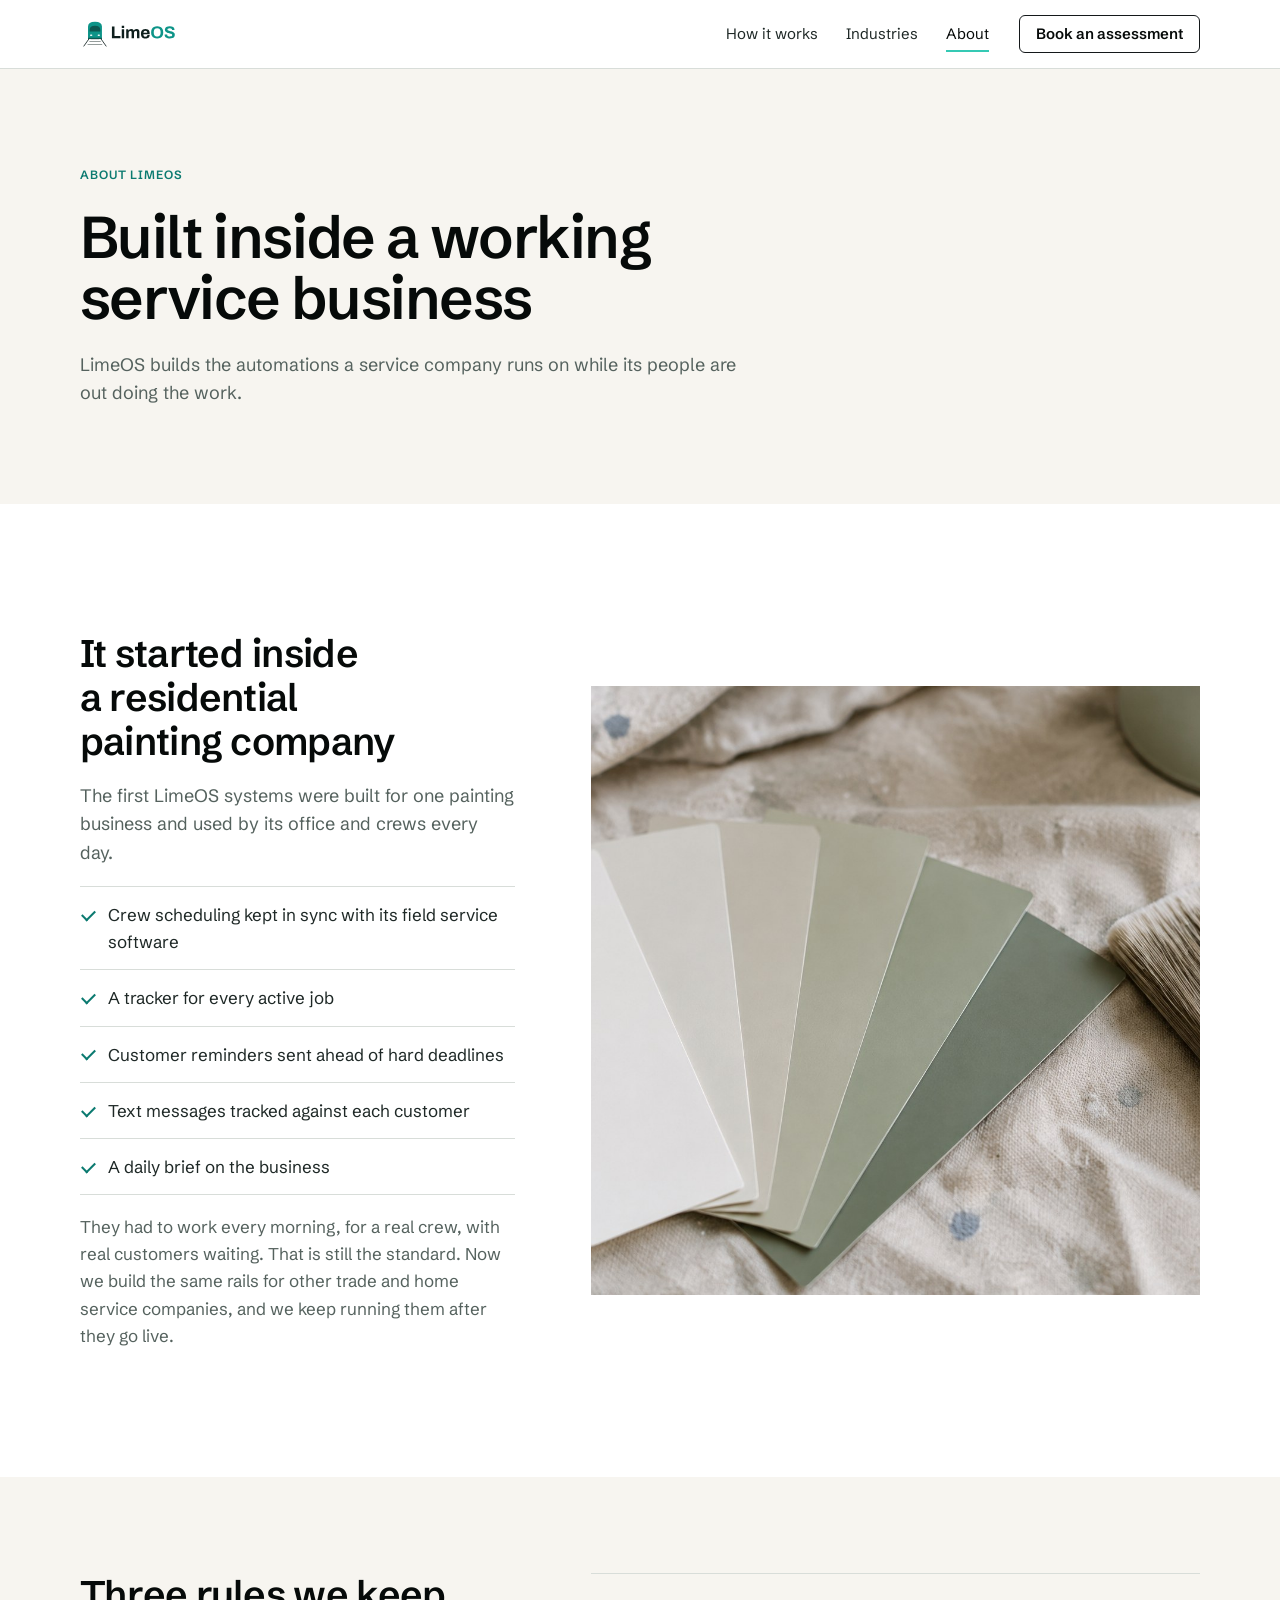
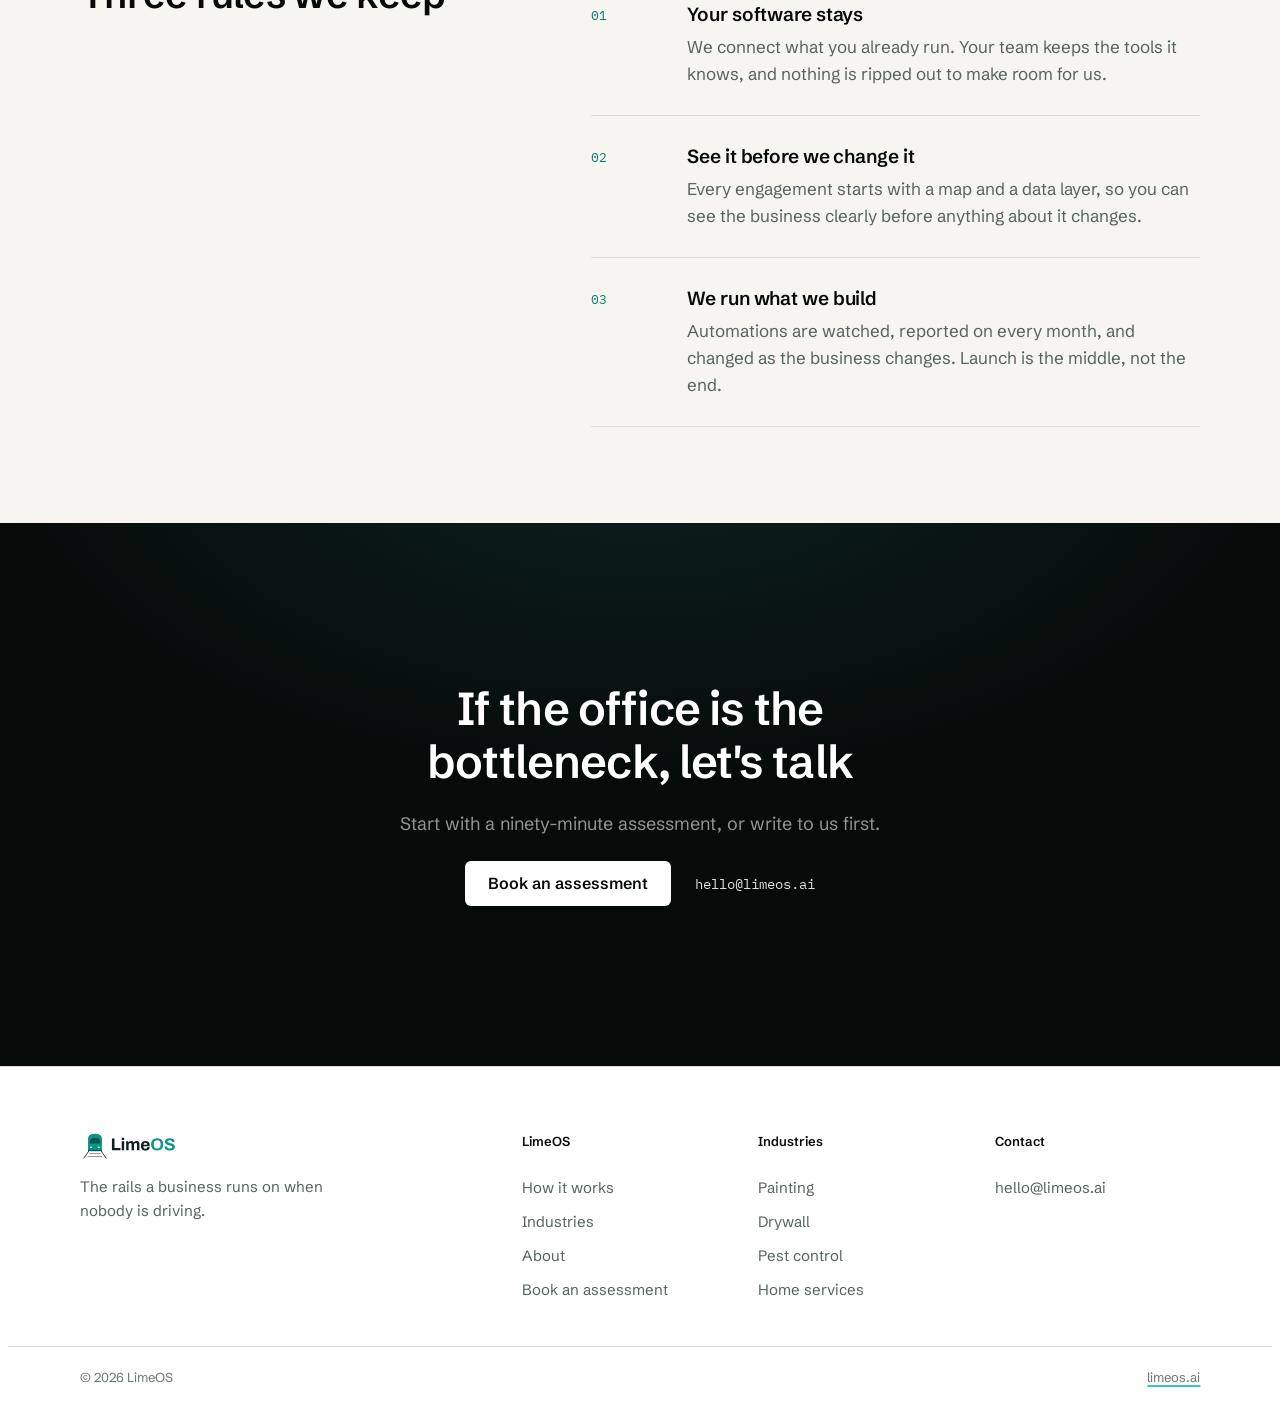
==== commit ce72029a: "Rework the services site after the Nov 12 design critique Removes the repeated section recipe the cr" ====
--- a/services/about.html
+++ b/services/about.html
@@ -20,91 +20,88 @@
 <link rel="preconnect" href="https://fonts.googleapis.com">
 <link rel="preconnect" href="https://fonts.gstatic.com" crossorigin>
 <link rel="stylesheet" href="https://fonts.googleapis.com/css2?family=Schibsted+Grotesk:wght@400;500;600;700&family=IBM+Plex+Mono:wght@400;500&display=swap">
-<link rel="stylesheet" href="site.css">
+<link rel="stylesheet" href="/services/site.css">
 </head>
 <body>
 <div class="nav" id="top">
   <div class="wrap">
-    <a class="brand" href="index.html" aria-label="LimeOS home"><svg xmlns="http://www.w3.org/2000/svg" viewBox="0 0 617 188" aria-hidden="true" focusable="false"><g transform="translate(18.00,18.00)"><g transform="translate(-28.05,-45.72) scale(1.03904)"><path d="M74 132 L33 190 M126 132 L167 190" stroke="#0E1F1D" stroke-width="5.0" stroke-linecap="round" fill="none"/><rect x="74" y="142" width="52" height="7" rx="2.5" fill="#0E1F1D" opacity="0.44"/><rect x="66" y="159" width="69" height="7" rx="2.5" fill="#0E1F1D" opacity="0.44"/><rect x="55" y="177" width="89" height="7" rx="2.5" fill="#0E1F1D" opacity="0.44"/><path d="M58 148 V74 q0-30 42-30 q42 0 42 30 v74 Z" fill="#0D9488"/><path d="M68 92 q0-24 32-24 q32 0 32 24 v10 H68 Z" fill="#0E1F1D" opacity="0.52"/><rect x="70" y="120" width="14" height="9" rx="4.5" fill="#FFFFFF" opacity=".92"/><rect x="116" y="120" width="14" height="9" rx="4.5" fill="#FFFFFF" opacity=".92"/><rect x="58" y="140" width="84" height="8" fill="#0E1F1D" opacity="0.52"/></g></g><g transform="translate(191.90,120.86)"><g fill="#0E1F1D"><path d="M76 0V686H225V127H571V0Z" transform="translate(0.00,0) scale(0.10787,-0.10787)"/><path d="M64 603V723H203V603ZM64 0V526H203V0Z" transform="translate(62.86,0) scale(0.10787,-0.10787)"/><path d="M64 0V526H179L190 454H197Q214 480 237.5 499.0Q261 518 290.5 528.0Q320 538 354 538Q404 538 440.5 518.0Q477 498 497 454H504Q521 480 545.0 499.0Q569 518 600.0 528.0Q631 538 666 538Q716 538 752.5 520.0Q789 502 810.0 461.5Q831 421 831 357V0H692V332Q692 357 686.5 374.5Q681 392 671.0 402.5Q661 413 646.0 418.0Q631 423 614 423Q586 423 564.0 408.0Q542 393 529.5 367.0Q517 341 517 307V0H378V332Q378 357 372.5 374.5Q367 392 357.0 402.5Q347 413 332.5 418.0Q318 423 300 423Q273 423 250.5 408.0Q228 393 215.5 367.0Q203 341 203 307V0Z" transform="translate(90.78,0) scale(0.10787,-0.10787)"/><path d="M303 -12Q216 -12 157.0 17.5Q98 47 68.0 108.0Q38 169 38 263Q38 358 68.0 418.5Q98 479 156.5 508.5Q215 538 300 538Q380 538 435.0 509.5Q490 481 518.0 421.5Q546 362 546 268V232H179Q181 186 193.5 154.0Q206 122 232.5 106.5Q259 91 303 91Q327 91 346.5 97.0Q366 103 380.0 115.0Q394 127 402.0 145.0Q410 163 410 186H546Q546 136 528.0 99.0Q510 62 478.0 37.5Q446 13 401.5 0.5Q357 -12 303 -12ZM181 320H403Q403 350 395.5 372.0Q388 394 375.0 408.0Q362 422 343.5 428.5Q325 435 302 435Q264 435 238.5 422.5Q213 410 199.5 384.5Q186 359 181 320Z" transform="translate(186.00,0) scale(0.10787,-0.10787)"/></g><g fill="#0D9488" transform="translate(249.00,0)"><path d="M396 -12Q287 -12 208.0 27.0Q129 66 87.0 145.0Q45 224 45 343Q45 464 87.0 542.5Q129 621 208.0 659.5Q287 698 396 698Q507 698 585.5 659.5Q664 621 706.0 542.5Q748 464 748 343Q748 224 706.0 145.0Q664 66 585.5 27.0Q507 -12 396 -12ZM396 110Q445 110 482.0 124.0Q519 138 544.0 166.0Q569 194 582.0 234.5Q595 275 595 327V358Q595 411 582.0 452.0Q569 493 544.0 520.5Q519 548 482.0 562.0Q445 576 396 576Q348 576 311.0 562.0Q274 548 249.0 520.5Q224 493 211.5 452.0Q199 411 199 358V327Q199 275 211.5 234.5Q224 194 249.0 166.0Q274 138 311.0 124.0Q348 110 396 110Z" transform="translate(0.00,0) scale(0.10787,-0.10787)"/><path d="M343 -12Q283 -12 229.0 0.0Q175 12 133.5 38.5Q92 65 68.5 105.5Q45 146 45 204Q45 209 45.0 214.5Q45 220 46 223H194Q193 220 193.0 215.0Q193 210 193 206Q193 174 210.5 152.0Q228 130 262.0 119.0Q296 108 341 108Q370 108 392.5 111.5Q415 115 432.5 121.5Q450 128 461.5 137.0Q473 146 478.5 158.0Q484 170 484 185Q484 212 466.5 229.0Q449 246 418.5 258.0Q388 270 350.0 280.0Q312 290 272.0 300.5Q232 311 194.0 326.5Q156 342 126.0 364.0Q96 386 78.0 420.0Q60 454 60 502Q60 553 81.5 590.0Q103 627 142.0 651.0Q181 675 232.0 686.5Q283 698 343 698Q399 698 449.0 686.5Q499 675 537.0 650.0Q575 625 596.5 587.0Q618 549 618 497V485H473V493Q473 520 457.0 539.0Q441 558 412.0 569.0Q383 580 344 580Q302 580 272.5 572.0Q243 564 227.5 548.5Q212 533 212 512Q212 488 229.5 472.5Q247 457 277.5 445.5Q308 434 346.0 425.0Q384 416 424.0 405.0Q464 394 502.0 379.0Q540 364 570.0 341.5Q600 319 618.0 286.0Q636 253 636 207Q636 128 598.0 80.0Q560 32 494.0 10.0Q428 -12 343 -12Z" transform="translate(84.65,0) scale(0.10787,-0.10787)"/></g></g></svg></a>
+    <a class="brand" href="/services/" aria-label="LimeOS home"><svg xmlns="http://www.w3.org/2000/svg" viewBox="0 0 617 188" aria-hidden="true" focusable="false"><g transform="translate(18.00,18.00)"><g transform="translate(-28.05,-45.72) scale(1.03904)"><path d="M74 132 L33 190 M126 132 L167 190" stroke="#0E1F1D" stroke-width="5.0" stroke-linecap="round" fill="none"/><rect x="74" y="142" width="52" height="7" rx="2.5" fill="#0E1F1D" opacity="0.44"/><rect x="66" y="159" width="69" height="7" rx="2.5" fill="#0E1F1D" opacity="0.44"/><rect x="55" y="177" width="89" height="7" rx="2.5" fill="#0E1F1D" opacity="0.44"/><path d="M58 148 V74 q0-30 42-30 q42 0 42 30 v74 Z" fill="#0D9488"/><path d="M68 92 q0-24 32-24 q32 0 32 24 v10 H68 Z" fill="#0E1F1D" opacity="0.52"/><rect x="70" y="120" width="14" height="9" rx="4.5" fill="#FFFFFF" opacity=".92"/><rect x="116" y="120" width="14" height="9" rx="4.5" fill="#FFFFFF" opacity=".92"/><rect x="58" y="140" width="84" height="8" fill="#0E1F1D" opacity="0.52"/></g></g><g transform="translate(191.90,120.86)"><g fill="#0E1F1D"><path d="M76 0V686H225V127H571V0Z" transform="translate(0.00,0) scale(0.10787,-0.10787)"/><path d="M64 603V723H203V603ZM64 0V526H203V0Z" transform="translate(62.86,0) scale(0.10787,-0.10787)"/><path d="M64 0V526H179L190 454H197Q214 480 237.5 499.0Q261 518 290.5 528.0Q320 538 354 538Q404 538 440.5 518.0Q477 498 497 454H504Q521 480 545.0 499.0Q569 518 600.0 528.0Q631 538 666 538Q716 538 752.5 520.0Q789 502 810.0 461.5Q831 421 831 357V0H692V332Q692 357 686.5 374.5Q681 392 671.0 402.5Q661 413 646.0 418.0Q631 423 614 423Q586 423 564.0 408.0Q542 393 529.5 367.0Q517 341 517 307V0H378V332Q378 357 372.5 374.5Q367 392 357.0 402.5Q347 413 332.5 418.0Q318 423 300 423Q273 423 250.5 408.0Q228 393 215.5 367.0Q203 341 203 307V0Z" transform="translate(90.78,0) scale(0.10787,-0.10787)"/><path d="M303 -12Q216 -12 157.0 17.5Q98 47 68.0 108.0Q38 169 38 263Q38 358 68.0 418.5Q98 479 156.5 508.5Q215 538 300 538Q380 538 435.0 509.5Q490 481 518.0 421.5Q546 362 546 268V232H179Q181 186 193.5 154.0Q206 122 232.5 106.5Q259 91 303 91Q327 91 346.5 97.0Q366 103 380.0 115.0Q394 127 402.0 145.0Q410 163 410 186H546Q546 136 528.0 99.0Q510 62 478.0 37.5Q446 13 401.5 0.5Q357 -12 303 -12ZM181 320H403Q403 350 395.5 372.0Q388 394 375.0 408.0Q362 422 343.5 428.5Q325 435 302 435Q264 435 238.5 422.5Q213 410 199.5 384.5Q186 359 181 320Z" transform="translate(186.00,0) scale(0.10787,-0.10787)"/></g><g fill="#0D9488" transform="translate(249.00,0)"><path d="M396 -12Q287 -12 208.0 27.0Q129 66 87.0 145.0Q45 224 45 343Q45 464 87.0 542.5Q129 621 208.0 659.5Q287 698 396 698Q507 698 585.5 659.5Q664 621 706.0 542.5Q748 464 748 343Q748 224 706.0 145.0Q664 66 585.5 27.0Q507 -12 396 -12ZM396 110Q445 110 482.0 124.0Q519 138 544.0 166.0Q569 194 582.0 234.5Q595 275 595 327V358Q595 411 582.0 452.0Q569 493 544.0 520.5Q519 548 482.0 562.0Q445 576 396 576Q348 576 311.0 562.0Q274 548 249.0 520.5Q224 493 211.5 452.0Q199 411 199 358V327Q199 275 211.5 234.5Q224 194 249.0 166.0Q274 138 311.0 124.0Q348 110 396 110Z" transform="translate(0.00,0) scale(0.10787,-0.10787)"/><path d="M343 -12Q283 -12 229.0 0.0Q175 12 133.5 38.5Q92 65 68.5 105.5Q45 146 45 204Q45 209 45.0 214.5Q45 220 46 223H194Q193 220 193.0 215.0Q193 210 193 206Q193 174 210.5 152.0Q228 130 262.0 119.0Q296 108 341 108Q370 108 392.5 111.5Q415 115 432.5 121.5Q450 128 461.5 137.0Q473 146 478.5 158.0Q484 170 484 185Q484 212 466.5 229.0Q449 246 418.5 258.0Q388 270 350.0 280.0Q312 290 272.0 300.5Q232 311 194.0 326.5Q156 342 126.0 364.0Q96 386 78.0 420.0Q60 454 60 502Q60 553 81.5 590.0Q103 627 142.0 651.0Q181 675 232.0 686.5Q283 698 343 698Q399 698 449.0 686.5Q499 675 537.0 650.0Q575 625 596.5 587.0Q618 549 618 497V485H473V493Q473 520 457.0 539.0Q441 558 412.0 569.0Q383 580 344 580Q302 580 272.5 572.0Q243 564 227.5 548.5Q212 533 212 512Q212 488 229.5 472.5Q247 457 277.5 445.5Q308 434 346.0 425.0Q384 416 424.0 405.0Q464 394 502.0 379.0Q540 364 570.0 341.5Q600 319 618.0 286.0Q636 253 636 207Q636 128 598.0 80.0Q560 32 494.0 10.0Q428 -12 343 -12Z" transform="translate(84.65,0) scale(0.10787,-0.10787)"/></g></g></svg></a>
     <nav class="links" aria-label="Primary">
-      <a href="how-it-works.html" data-nav="how-it-works">How it works</a>
-      <a href="industries.html" data-nav="industries">Industries</a>
-      <a href="about.html" data-nav="about" aria-current="page">About</a>
+      <a href="/services/how-it-works" data-nav="how-it-works">How it works</a>
+      <a href="/services/industries" data-nav="industries">Industries</a>
+      <a href="/services/about" data-nav="about" aria-current="page">About</a>
     </nav>
     <details class="menu">
       <summary>Menu</summary>
       <div class="menu-panel">
-        <a href="index.html" data-nav="home">Home</a>
-        <a href="how-it-works.html" data-nav="how-it-works">How it works</a>
-        <a href="industries.html" data-nav="industries">Industries</a>
-        <a href="about.html" data-nav="about" aria-current="page">About</a>
-        <a class="btn btn-primary" href="assessment.html" data-nav="assessment">Book an assessment</a>
+        <a href="/services/" data-nav="home">Home</a>
+        <a href="/services/how-it-works" data-nav="how-it-works">How it works</a>
+        <a href="/services/industries" data-nav="industries">Industries</a>
+        <a href="/services/about" data-nav="about" aria-current="page">About</a>
+        <a class="btn btn-primary" href="/services/assessment" data-nav="assessment">Book an assessment</a>
       </div>
     </details>
-    <a class="btn btn-primary btn-nav" href="assessment.html" data-nav="assessment">Book an assessment</a>
+    <a class="btn btn-secondary btn-nav" href="/services/assessment" data-nav="assessment">Book an assessment</a>
   </div>
 </div>
 <main>
-<header class="about-hero">
-  <img src="images/limeos-gradient-paper-waves.jpg" width="1672" height="941" alt="">
+<header class="page-hero warm" style="padding-bottom:96px">
   <div class="wrap">
-    <span class="pill">About LimeOS</span>
-    <h1>Built inside a working service business.</h1>
-    <p class="lede">LimeOS builds the rails a business runs on when nobody is driving: the
-      automations that keep a service company moving while its people are out doing the
-      work.</p>
+    <span class="label">About LimeOS</span>
+    <h1>Built inside a working service business</h1>
+    <p class="lede">LimeOS builds the automations a service company runs on while its people
+      are out doing the work.</p>
   </div>
 </header>
 
-<section class="section">
-  <div class="wrap split">
-    <div class="split-copy">
-      <span class="pill">Where we started</span>
-      <h2>A stack of automations, used every day.</h2>
-      <p>LimeOS began inside one service business, building the automations it runs on:
-        routing, estimates, follow-ups and payroll. They had to work every morning, for a
-        real crew, with real customers waiting.</p>
-      <p>That is still the standard. Now we build the same rails for other trade and home
-        service companies, and we run them after they go live.</p>
+<section class="s-128">
+  <div class="wrap duo mid">
+    <div class="copy">
+      <h2>It started inside a residential painting company</h2>
+      <p class="lede">The first LimeOS systems were built for one painting business and used
+        by its office and crews every day.</p>
+      <ul class="ticks">
+        <li>Crew scheduling kept in sync with its field service software</li>
+        <li>A tracker for every active job</li>
+        <li>Customer reminders sent ahead of hard deadlines</li>
+        <li>Text messages tracked against each customer</li>
+        <li>A daily brief on the business</li>
+      </ul>
+      <p>They had to work every morning, for a real crew, with real customers waiting. That is
+        still the standard. Now we build the same rails for other trade and home service
+        companies, and we keep running them after they go live.</p>
     </div>
-    <div class="split-media">
-      <img src="images/limeos-paint-swatches.jpg" width="1536" height="1024" loading="lazy" decoding="async"
+    <div class="photo square">
+      <img src="/services/images/limeos-paint-swatches.jpg" width="1536" height="1024" loading="lazy" decoding="async"
         alt="Paint swatch cards fanned out on a drop cloth next to a brush">
     </div>
   </div>
 </section>
 
-<section class="section tinted">
-  <div class="wrap">
-    <div class="head">
-      <span class="pill">How we work</span>
-      <h2>Three rules we keep.</h2>
-    </div>
-    <div class="grid3 principles">
-      <div class="mini"><h3>Your software stays</h3>
-        <p>We connect what you already run. Your team keeps the tools it knows, and nothing
-          is ripped out to make room for us.</p></div>
-      <div class="mini"><h3>See it before we change it</h3>
+<section class="s-96 warm">
+  <div class="wrap duo">
+    <h2>Three rules we keep</h2>
+    <ol class="numbered">
+      <li><span class="n">01</span><div><h3>Your software stays</h3>
+        <p>We connect what you already run. Your team keeps the tools it knows, and nothing is
+          ripped out to make room for us.</p></div></li>
+      <li><span class="n">02</span><div><h3>See it before we change it</h3>
         <p>Every engagement starts with a map and a data layer, so you can see the business
-          clearly before anything about it changes.</p></div>
-      <div class="mini"><h3>We run what we build</h3>
+          clearly before anything about it changes.</p></div></li>
+      <li><span class="n">03</span><div><h3>We run what we build</h3>
         <p>Automations are watched, reported on every month, and changed as the business
-          changes. Launch is the middle, not the end.</p></div>
-    </div>
+          changes. Launch is the middle, not the end.</p></div></li>
+    </ol>
   </div>
 </section>
 
-<section class="dark" aria-label="Book an assessment">
-  <div class="wrap cta-in">
-    <div class="cta-copy">
-      <span class="pill">Start here</span>
-      <h2>Book an operations assessment.</h2>
-      <p>Ninety minutes with your team, screens shared. You leave with a map of every system
-        and every hand-off, and the automations worth building first.</p>
-      <div class="ctas">
-        <a class="btn btn-primary" href="assessment.html">Book an assessment</a>
-        <span class="mail">hello@limeos.ai</span>
-      </div>
+<section class="dark closing s-160" aria-label="Book an assessment">
+  <div class="wrap">
+    <h2>If the office is the bottleneck, let's talk</h2>
+    <p>Start with a ninety-minute assessment, or write to us first.</p>
+    <div class="actions">
+      <a class="btn btn-primary" href="/services/assessment">Book an assessment</a>
+      <span class="mail">hello@limeos.ai</span>
     </div>
   </div>
 </section>
@@ -113,15 +110,22 @@
 <footer class="footer">
   <div class="wrap foot-in">
     <div>
-      <a class="brand" href="index.html" aria-label="LimeOS home"><svg xmlns="http://www.w3.org/2000/svg" viewBox="0 0 617 188" aria-hidden="true" focusable="false"><g transform="translate(18.00,18.00)"><g transform="translate(-28.05,-45.72) scale(1.03904)"><path d="M74 132 L33 190 M126 132 L167 190" stroke="#0E1F1D" stroke-width="5.0" stroke-linecap="round" fill="none"/><rect x="74" y="142" width="52" height="7" rx="2.5" fill="#0E1F1D" opacity="0.44"/><rect x="66" y="159" width="69" height="7" rx="2.5" fill="#0E1F1D" opacity="0.44"/><rect x="55" y="177" width="89" height="7" rx="2.5" fill="#0E1F1D" opacity="0.44"/><path d="M58 148 V74 q0-30 42-30 q42 0 42 30 v74 Z" fill="#0D9488"/><path d="M68 92 q0-24 32-24 q32 0 32 24 v10 H68 Z" fill="#0E1F1D" opacity="0.52"/><rect x="70" y="120" width="14" height="9" rx="4.5" fill="#FFFFFF" opacity=".92"/><rect x="116" y="120" width="14" height="9" rx="4.5" fill="#FFFFFF" opacity=".92"/><rect x="58" y="140" width="84" height="8" fill="#0E1F1D" opacity="0.52"/></g></g><g transform="translate(191.90,120.86)"><g fill="#0E1F1D"><path d="M76 0V686H225V127H571V0Z" transform="translate(0.00,0) scale(0.10787,-0.10787)"/><path d="M64 603V723H203V603ZM64 0V526H203V0Z" transform="translate(62.86,0) scale(0.10787,-0.10787)"/><path d="M64 0V526H179L190 454H197Q214 480 237.5 499.0Q261 518 290.5 528.0Q320 538 354 538Q404 538 440.5 518.0Q477 498 497 454H504Q521 480 545.0 499.0Q569 518 600.0 528.0Q631 538 666 538Q716 538 752.5 520.0Q789 502 810.0 461.5Q831 421 831 357V0H692V332Q692 357 686.5 374.5Q681 392 671.0 402.5Q661 413 646.0 418.0Q631 423 614 423Q586 423 564.0 408.0Q542 393 529.5 367.0Q517 341 517 307V0H378V332Q378 357 372.5 374.5Q367 392 357.0 402.5Q347 413 332.5 418.0Q318 423 300 423Q273 423 250.5 408.0Q228 393 215.5 367.0Q203 341 203 307V0Z" transform="translate(90.78,0) scale(0.10787,-0.10787)"/><path d="M303 -12Q216 -12 157.0 17.5Q98 47 68.0 108.0Q38 169 38 263Q38 358 68.0 418.5Q98 479 156.5 508.5Q215 538 300 538Q380 538 435.0 509.5Q490 481 518.0 421.5Q546 362 546 268V232H179Q181 186 193.5 154.0Q206 122 232.5 106.5Q259 91 303 91Q327 91 346.5 97.0Q366 103 380.0 115.0Q394 127 402.0 145.0Q410 163 410 186H546Q546 136 528.0 99.0Q510 62 478.0 37.5Q446 13 401.5 0.5Q357 -12 303 -12ZM181 320H403Q403 350 395.5 372.0Q388 394 375.0 408.0Q362 422 343.5 428.5Q325 435 302 435Q264 435 238.5 422.5Q213 410 199.5 384.5Q186 359 181 320Z" transform="translate(186.00,0) scale(0.10787,-0.10787)"/></g><g fill="#0D9488" transform="translate(249.00,0)"><path d="M396 -12Q287 -12 208.0 27.0Q129 66 87.0 145.0Q45 224 45 343Q45 464 87.0 542.5Q129 621 208.0 659.5Q287 698 396 698Q507 698 585.5 659.5Q664 621 706.0 542.5Q748 464 748 343Q748 224 706.0 145.0Q664 66 585.5 27.0Q507 -12 396 -12ZM396 110Q445 110 482.0 124.0Q519 138 544.0 166.0Q569 194 582.0 234.5Q595 275 595 327V358Q595 411 582.0 452.0Q569 493 544.0 520.5Q519 548 482.0 562.0Q445 576 396 576Q348 576 311.0 562.0Q274 548 249.0 520.5Q224 493 211.5 452.0Q199 411 199 358V327Q199 275 211.5 234.5Q224 194 249.0 166.0Q274 138 311.0 124.0Q348 110 396 110Z" transform="translate(0.00,0) scale(0.10787,-0.10787)"/><path d="M343 -12Q283 -12 229.0 0.0Q175 12 133.5 38.5Q92 65 68.5 105.5Q45 146 45 204Q45 209 45.0 214.5Q45 220 46 223H194Q193 220 193.0 215.0Q193 210 193 206Q193 174 210.5 152.0Q228 130 262.0 119.0Q296 108 341 108Q370 108 392.5 111.5Q415 115 432.5 121.5Q450 128 461.5 137.0Q473 146 478.5 158.0Q484 170 484 185Q484 212 466.5 229.0Q449 246 418.5 258.0Q388 270 350.0 280.0Q312 290 272.0 300.5Q232 311 194.0 326.5Q156 342 126.0 364.0Q96 386 78.0 420.0Q60 454 60 502Q60 553 81.5 590.0Q103 627 142.0 651.0Q181 675 232.0 686.5Q283 698 343 698Q399 698 449.0 686.5Q499 675 537.0 650.0Q575 625 596.5 587.0Q618 549 618 497V485H473V493Q473 520 457.0 539.0Q441 558 412.0 569.0Q383 580 344 580Q302 580 272.5 572.0Q243 564 227.5 548.5Q212 533 212 512Q212 488 229.5 472.5Q247 457 277.5 445.5Q308 434 346.0 425.0Q384 416 424.0 405.0Q464 394 502.0 379.0Q540 364 570.0 341.5Q600 319 618.0 286.0Q636 253 636 207Q636 128 598.0 80.0Q560 32 494.0 10.0Q428 -12 343 -12Z" transform="translate(84.65,0) scale(0.10787,-0.10787)"/></g></g></svg></a>
+      <a class="brand" href="/services/" aria-label="LimeOS home"><svg xmlns="http://www.w3.org/2000/svg" viewBox="0 0 617 188" aria-hidden="true" focusable="false"><g transform="translate(18.00,18.00)"><g transform="translate(-28.05,-45.72) scale(1.03904)"><path d="M74 132 L33 190 M126 132 L167 190" stroke="#0E1F1D" stroke-width="5.0" stroke-linecap="round" fill="none"/><rect x="74" y="142" width="52" height="7" rx="2.5" fill="#0E1F1D" opacity="0.44"/><rect x="66" y="159" width="69" height="7" rx="2.5" fill="#0E1F1D" opacity="0.44"/><rect x="55" y="177" width="89" height="7" rx="2.5" fill="#0E1F1D" opacity="0.44"/><path d="M58 148 V74 q0-30 42-30 q42 0 42 30 v74 Z" fill="#0D9488"/><path d="M68 92 q0-24 32-24 q32 0 32 24 v10 H68 Z" fill="#0E1F1D" opacity="0.52"/><rect x="70" y="120" width="14" height="9" rx="4.5" fill="#FFFFFF" opacity=".92"/><rect x="116" y="120" width="14" height="9" rx="4.5" fill="#FFFFFF" opacity=".92"/><rect x="58" y="140" width="84" height="8" fill="#0E1F1D" opacity="0.52"/></g></g><g transform="translate(191.90,120.86)"><g fill="#0E1F1D"><path d="M76 0V686H225V127H571V0Z" transform="translate(0.00,0) scale(0.10787,-0.10787)"/><path d="M64 603V723H203V603ZM64 0V526H203V0Z" transform="translate(62.86,0) scale(0.10787,-0.10787)"/><path d="M64 0V526H179L190 454H197Q214 480 237.5 499.0Q261 518 290.5 528.0Q320 538 354 538Q404 538 440.5 518.0Q477 498 497 454H504Q521 480 545.0 499.0Q569 518 600.0 528.0Q631 538 666 538Q716 538 752.5 520.0Q789 502 810.0 461.5Q831 421 831 357V0H692V332Q692 357 686.5 374.5Q681 392 671.0 402.5Q661 413 646.0 418.0Q631 423 614 423Q586 423 564.0 408.0Q542 393 529.5 367.0Q517 341 517 307V0H378V332Q378 357 372.5 374.5Q367 392 357.0 402.5Q347 413 332.5 418.0Q318 423 300 423Q273 423 250.5 408.0Q228 393 215.5 367.0Q203 341 203 307V0Z" transform="translate(90.78,0) scale(0.10787,-0.10787)"/><path d="M303 -12Q216 -12 157.0 17.5Q98 47 68.0 108.0Q38 169 38 263Q38 358 68.0 418.5Q98 479 156.5 508.5Q215 538 300 538Q380 538 435.0 509.5Q490 481 518.0 421.5Q546 362 546 268V232H179Q181 186 193.5 154.0Q206 122 232.5 106.5Q259 91 303 91Q327 91 346.5 97.0Q366 103 380.0 115.0Q394 127 402.0 145.0Q410 163 410 186H546Q546 136 528.0 99.0Q510 62 478.0 37.5Q446 13 401.5 0.5Q357 -12 303 -12ZM181 320H403Q403 350 395.5 372.0Q388 394 375.0 408.0Q362 422 343.5 428.5Q325 435 302 435Q264 435 238.5 422.5Q213 410 199.5 384.5Q186 359 181 320Z" transform="translate(186.00,0) scale(0.10787,-0.10787)"/></g><g fill="#0D9488" transform="translate(249.00,0)"><path d="M396 -12Q287 -12 208.0 27.0Q129 66 87.0 145.0Q45 224 45 343Q45 464 87.0 542.5Q129 621 208.0 659.5Q287 698 396 698Q507 698 585.5 659.5Q664 621 706.0 542.5Q748 464 748 343Q748 224 706.0 145.0Q664 66 585.5 27.0Q507 -12 396 -12ZM396 110Q445 110 482.0 124.0Q519 138 544.0 166.0Q569 194 582.0 234.5Q595 275 595 327V358Q595 411 582.0 452.0Q569 493 544.0 520.5Q519 548 482.0 562.0Q445 576 396 576Q348 576 311.0 562.0Q274 548 249.0 520.5Q224 493 211.5 452.0Q199 411 199 358V327Q199 275 211.5 234.5Q224 194 249.0 166.0Q274 138 311.0 124.0Q348 110 396 110Z" transform="translate(0.00,0) scale(0.10787,-0.10787)"/><path d="M343 -12Q283 -12 229.0 0.0Q175 12 133.5 38.5Q92 65 68.5 105.5Q45 146 45 204Q45 209 45.0 214.5Q45 220 46 223H194Q193 220 193.0 215.0Q193 210 193 206Q193 174 210.5 152.0Q228 130 262.0 119.0Q296 108 341 108Q370 108 392.5 111.5Q415 115 432.5 121.5Q450 128 461.5 137.0Q473 146 478.5 158.0Q484 170 484 185Q484 212 466.5 229.0Q449 246 418.5 258.0Q388 270 350.0 280.0Q312 290 272.0 300.5Q232 311 194.0 326.5Q156 342 126.0 364.0Q96 386 78.0 420.0Q60 454 60 502Q60 553 81.5 590.0Q103 627 142.0 651.0Q181 675 232.0 686.5Q283 698 343 698Q399 698 449.0 686.5Q499 675 537.0 650.0Q575 625 596.5 587.0Q618 549 618 497V485H473V493Q473 520 457.0 539.0Q441 558 412.0 569.0Q383 580 344 580Q302 580 272.5 572.0Q243 564 227.5 548.5Q212 533 212 512Q212 488 229.5 472.5Q247 457 277.5 445.5Q308 434 346.0 425.0Q384 416 424.0 405.0Q464 394 502.0 379.0Q540 364 570.0 341.5Q600 319 618.0 286.0Q636 253 636 207Q636 128 598.0 80.0Q560 32 494.0 10.0Q428 -12 343 -12Z" transform="translate(84.65,0) scale(0.10787,-0.10787)"/></g></g></svg></a>
       <p class="tag">The rails a business runs on when nobody is driving.</p>
     </div>
-    <nav aria-label="Footer">
-      <h4>Company</h4>
-      <a href="how-it-works.html">How it works</a>
-      <a href="industries.html">Industries</a>
-      <a href="about.html">About</a>
-      <a href="assessment.html">Book an assessment</a>
+    <nav aria-label="Pages">
+      <h4>LimeOS</h4>
+      <a href="/services/how-it-works">How it works</a>
+      <a href="/services/industries">Industries</a>
+      <a href="/services/about">About</a>
+      <a href="/services/assessment">Book an assessment</a>
+    </nav>
+    <nav aria-label="Industries">
+      <h4>Industries</h4>
+      <a href="/services/industries#painting">Painting</a>
+      <a href="/services/industries#drywall">Drywall</a>
+      <a href="/services/industries#pest-control">Pest control</a>
+      <a href="/services/industries#home-services">Home services</a>
     </nav>
     <div class="col">
       <h4>Contact</h4>
@@ -130,7 +134,7 @@
   </div>
   <div class="wrap foot-base">
     <span>© 2026 LimeOS</span>
-    <span>limeos.ai</span>
+    <a href="https://limeos.ai/">limeos.ai</a>
   </div>
 </footer>
 </body>
--- a/services/site.css
+++ b/services/site.css
@@ -1,343 +1,289 @@
-/* LimeOS. The brand's own colours on white pages: near-black #060A09 and turquoise
-   #35C9B4, with the logo's teal family for anything that must read as text on white.
-   Turquoise was drawn for a dark ground and only reaches ~2:1 against white, so on
-   light sections it is a fill (buttons carry near-black text) and never body text;
-   --accent-ink, a deeper step of the logo teal, takes links and labels at AA.
-   The near-black bands bring back the current site's world: dark ground, turquoise
-   light, the old palette's text greys. */
+/* LimeOS services site, second pass, after the Nov 12 design critique.
+   One family (Schibsted Grotesk) carries text and display; IBM Plex Mono survives only
+   where it earns it: list numbers and the assessment fact row. Teal #35C9B4 is now a
+   small accent (underlines, rules, the current-page mark); actions are deep green
+   #0B3D2E. Warm paper extends the warm hero into a system. Square corners on images,
+   6px only on things you can press or type in. Sections are left-aligned and vary in
+   height; centring is kept for the hero and the closing band. */
 :root{
   color-scheme: light;
-  --ink:#060A09; --text:#1E2826; --muted:#55625E; --faint:#66736F;
-  --accent:#35C9B4; --accent-hi:#5ED6C4; --accent-ink:#0B7A70; --teal:#0D9488;
-  --paper:#FFFFFF; --tint:#F2F6F5; --card:#EBF1EF; --line:#DFE7E5;
-  --dark:#060A09; --dk-text:#DCE3E0; --dk-muted:#8B9894; --dk-line:#1B2422;
-  --glass:rgba(255,255,255,.82); --glass-line:rgba(255,255,255,.94);
-  --warn:#A34E12;
+  --ink:#060A09; --text:#1E2826; --muted:#55625E; --faint:#6B7773;
+  --accent:#35C9B4; --accent-ink:#0B7A70;
+  --action:#0B3D2E; --action-hi:#11533F;
+  --paper:#FFFFFF; --warm:#F7F5F0; --hero:#E9E4DC; --rule:#D8DDD9;
+  --dark:#060A09; --dk-text:#DCE3E0; --dk-muted:#8B9894; --dk-rule:#1F2A28;
   --d:"Schibsted Grotesk",-apple-system,BlinkMacSystemFont,"Segoe UI",Roboto,Helvetica,Arial,sans-serif;
   --m:"IBM Plex Mono",ui-monospace,SFMono-Regular,Menlo,Consolas,monospace;
-  --gutter:clamp(18px,4vw,40px);
-  --max:1200px;
-  --r:20px;
+  --gutter:clamp(18px,5.6vw,72px);
+  --max:1264px;
 }
 *{box-sizing:border-box}
 html{scroll-behavior:smooth;-webkit-text-size-adjust:100%}
 body{margin:0;background:var(--paper);color:var(--text);font-family:var(--d);
   font-size:17px;line-height:1.6;-webkit-font-smoothing:antialiased}
 img{max-width:100%;display:block}
-a{color:var(--accent-ink)}
-a:focus-visible,.btn:focus-visible,summary:focus-visible{outline:2px solid var(--accent-ink);outline-offset:3px;border-radius:6px}
+a{color:var(--ink);text-decoration:underline;text-decoration-color:var(--accent);
+  text-decoration-thickness:2px;text-underline-offset:3px}
+a:hover{text-decoration-color:var(--ink)}
+a:focus-visible,.btn:focus-visible,summary:focus-visible,input:focus-visible,select:focus-visible,textarea:focus-visible{
+  outline:2px solid var(--accent-ink);outline-offset:3px}
 ::selection{background:var(--accent);color:var(--ink)}
 section,header{scroll-margin-top:84px}
 .wrap{max-width:var(--max);margin:0 auto;padding-inline:var(--gutter)}
 
-h1,h2,h3{color:var(--ink);font-weight:600;letter-spacing:-.022em;line-height:1.06;margin:0;text-wrap:balance}
-h1{font-size:clamp(40px,4.6vw,66px)}
-h2{font-size:clamp(30px,3.6vw,50px)}
-h3{font-size:20px;letter-spacing:-.01em;line-height:1.25}
+/* ---- type: one family, sized by importance ---- */
+h1,h2,h3{color:var(--ink);font-weight:600;margin:0;text-wrap:balance}
+h1{font-size:clamp(38px,4.6vw,62px);line-height:1.04;letter-spacing:-.024em}
+h2{font-size:clamp(28px,3vw,40px);line-height:1.14;letter-spacing:-.018em}
+h3{font-size:19px;line-height:1.3;letter-spacing:-.006em}
+.display{font-size:clamp(34px,5vw,68px);line-height:1.06;letter-spacing:-.026em;font-weight:600;color:var(--ink);text-wrap:balance}
 p{margin:0}
-
-.pill{display:inline-flex;align-items:center;gap:8px;font-family:var(--m);font-size:11.5px;
-  letter-spacing:.09em;text-transform:uppercase;color:var(--accent-ink);background:var(--glass);
-  border:1px solid var(--line);padding:6px 12px;border-radius:999px;line-height:1.2}
-.dot{width:7px;height:7px;border-radius:50%;background:var(--accent);flex:none;
-  box-shadow:0 0 0 3px rgba(53,201,180,.28)}
-.live .dot{animation:pulse 2.4s ease-in-out infinite}
-@keyframes pulse{50%{box-shadow:0 0 0 6px rgba(53,201,180,0)}}
-.kicker{font-family:var(--m);font-size:11.5px;letter-spacing:.12em;text-transform:uppercase;color:var(--faint)}
-
-.btn{display:inline-flex;align-items:center;justify-content:center;gap:8px;font-family:var(--d);
-  font-weight:600;font-size:16px;text-decoration:none;border-radius:999px;padding:13px 22px;
-  border:1px solid transparent;transition:background .15s,color .15s,border-color .15s;white-space:nowrap}
-.btn-primary{background:var(--accent);color:var(--ink)}
-.btn-primary:hover{background:var(--accent-hi)}
-.btn-dark{background:var(--ink);color:#fff}
-.btn-dark:hover{background:#1A2523}
-.btn-ghost{background:rgba(255,255,255,.72);color:var(--ink);border-color:rgba(6,10,9,.2)}
-.btn-ghost:hover{border-color:var(--ink)}
-.ctas{display:flex;gap:12px;flex-wrap:wrap;align-items:center}
-.more{display:inline-flex;gap:6px;align-items:center;font-weight:600;text-decoration:none;color:var(--accent-ink)}
-.more:hover{text-decoration:underline}
+.lede{font-size:18px;line-height:1.6;color:var(--muted);max-width:60ch}
+.copy{display:flex;flex-direction:column;gap:18px;max-width:640px}
+.copy p{color:var(--muted)}
+.label{font-size:12px;font-weight:600;letter-spacing:.08em;text-transform:uppercase;color:var(--accent-ink)}
+.more{font-weight:600;white-space:nowrap}
+
+/* ---- buttons: one primary per screen ---- */
+.btn{display:inline-flex;align-items:center;justify-content:center;font-family:var(--d);font-weight:600;
+  font-size:16px;line-height:1.2;text-decoration:none;border-radius:6px;padding:12px 22px;
+  border:1px solid transparent;transition:background .15s,border-color .15s,color .15s;white-space:nowrap;cursor:pointer}
+.btn-primary{background:var(--action);color:#fff}
+.btn-primary:hover{background:var(--action-hi)}
+.btn-secondary{background:transparent;color:var(--ink);border-color:#14181A}
+.btn-secondary:hover{background:var(--ink);color:#fff}
+.actions{display:flex;flex-wrap:wrap;gap:12px 24px;align-items:center}
 
 /* ---- nav ---- */
-.nav{position:sticky;top:0;z-index:20;background:rgba(255,255,255,.92);
+.nav{position:sticky;top:0;z-index:20;background:rgba(255,255,255,.94);
   -webkit-backdrop-filter:saturate(1.4) blur(14px);backdrop-filter:saturate(1.4) blur(14px);
-  border-bottom:1px solid var(--line);padding-top:env(safe-area-inset-top,0px)}
-.nav .wrap{display:flex;align-items:center;gap:28px;height:68px;position:relative}
-.brand{display:flex;align-items:center;text-decoration:none;color:var(--ink)}
+  border-bottom:1px solid var(--rule);padding-top:env(safe-area-inset-top,0px)}
+.nav .wrap{display:flex;align-items:center;gap:30px;height:68px;position:relative}
+.brand{display:flex;align-items:center;text-decoration:none}
 .brand svg{height:30px;width:auto;display:block}
-.links{display:flex;gap:26px;margin-left:auto}
+.links{display:flex;gap:28px;margin-left:auto}
 .links a{color:var(--text);text-decoration:none;font-size:15px;padding-block:6px}
 .links a:hover{color:var(--ink)}
 .links a[aria-current="page"]{color:var(--ink);box-shadow:inset 0 -2px 0 var(--accent)}
-.nav .btn{padding:10px 18px;font-size:15px}
+.nav .btn{padding:9px 16px;font-size:15px}
 .menu{display:none;margin-left:auto}
-.menu summary{list-style:none;cursor:pointer;font-family:var(--m);font-size:12px;letter-spacing:.1em;
-  text-transform:uppercase;color:var(--ink);border:1px solid rgba(6,10,9,.2);border-radius:999px;padding:9px 14px}
+.menu summary{list-style:none;cursor:pointer;font-size:14px;font-weight:600;color:var(--ink);
+  border:1px solid #14181A;border-radius:6px;padding:8px 14px}
 .menu summary::-webkit-details-marker{display:none}
-.menu[open] summary{background:var(--ink);color:#fff;border-color:var(--ink)}
-.menu-panel{position:absolute;left:0;right:0;top:68px;background:#fff;border-bottom:1px solid var(--line);
-  box-shadow:0 18px 30px rgba(6,10,9,.08);padding:10px var(--gutter) 22px;display:flex;flex-direction:column}
-.menu-panel a{color:var(--ink);text-decoration:none;font-size:18px;font-weight:500;padding:13px 0;border-bottom:1px solid var(--line)}
-.menu-panel a[aria-current="page"]{color:var(--accent-ink)}
-.menu-panel .btn{margin-top:18px;border-bottom:0;justify-content:center}
+.menu[open] summary{background:var(--ink);color:#fff}
+.menu-panel{position:absolute;left:0;right:0;top:68px;background:#fff;border-bottom:1px solid var(--rule);
+  box-shadow:0 18px 30px rgba(6,10,9,.08);padding:8px var(--gutter) 22px;display:flex;flex-direction:column}
+.menu-panel a{color:var(--ink);text-decoration:none;font-size:18px;font-weight:500;padding:14px 0;border-bottom:1px solid var(--rule)}
+.menu-panel a[aria-current="page"]{box-shadow:inset 3px 0 0 var(--accent);padding-left:12px}
+.menu-panel .btn{margin-top:18px;border-bottom:0;padding:13px 22px}
 @media (max-width:860px){.links{display:none}.menu{display:block}}
 @media (max-width:520px){.nav .btn-nav{display:none}}
 
-/* ---- the frosted panel: illustrative interface, used on photos and boards ---- */
-.frag{background:var(--glass);-webkit-backdrop-filter:blur(16px) saturate(1.3);backdrop-filter:blur(16px) saturate(1.3);
-  border:1px solid var(--glass-line);border-radius:14px;padding:14px 16px;font-family:var(--m);
-  font-size:12px;line-height:1.5;color:var(--ink);box-shadow:0 12px 32px rgba(6,10,9,.14);
-  font-variant-numeric:tabular-nums}
-.frag .lab{display:flex;align-items:center;gap:8px;font-size:10.5px;letter-spacing:.12em;
-  text-transform:uppercase;color:var(--muted);margin-bottom:9px}
-.frag .row{display:grid;grid-template-columns:auto 1fr auto;gap:12px;padding:5px 0;
-  border-top:1px solid rgba(6,10,9,.08);align-items:baseline}
-.frag .row:first-of-type{border-top:0}
-.frag .row .t{color:var(--muted)}
-.frag .row b{font-weight:500}
-.frag .ok{color:var(--accent-ink)}
-.frag .warn{color:var(--warn)}
-.frag .foot{margin-top:9px;padding-top:8px;border-top:1px solid rgba(6,10,9,.08);color:var(--muted)}
-.frag .bar{display:grid;grid-template-columns:52px 1fr 40px;gap:10px;align-items:center;padding:4px 0}
-.frag .bar i{display:block;height:7px;border-radius:4px;background:rgba(13,148,136,.14);position:relative;overflow:hidden}
-.frag .bar i::after{content:"";position:absolute;inset:0;width:var(--w);border-radius:4px;
-  background:linear-gradient(90deg,var(--teal),var(--accent))}
-.frag .bar b{font-weight:500;text-align:right}
-
-/* ---- home hero: the headline sits on the wall the painter is rolling ---- */
-.hero{position:relative;background:#E9E4DC}
+/* ---- section rhythm: varied on purpose ---- */
+.s-first{padding-block:64px 96px}
+.s-96{padding-block:96px}
+.s-128{padding-block:128px}
+.s-160{padding-block:160px}
+.warm{background:var(--warm)}
+.head{display:flex;flex-direction:column;gap:16px;max-width:680px;margin-bottom:48px}
+.photo{background:var(--hero);overflow:hidden}
+.photo img{width:100%;height:100%;object-fit:cover}
+
+/* ---- home hero: the headline on the wall the painter is rolling ---- */
+.hero{position:relative;background:var(--hero)}
 .hero-media{position:relative;height:clamp(560px,48vw,740px);overflow:hidden}
 .hero-media img{position:absolute;inset:0;width:100%;height:100%;object-fit:cover;object-position:28% 50%}
 .hero-copy{position:absolute;top:50%;right:var(--gutter);transform:translateY(-50%);
-  width:min(42%,560px);display:flex;flex-direction:column;gap:22px;align-items:flex-start}
-.hero-copy .lede{font-size:19px;line-height:1.55;color:var(--text);max-width:44ch}
-.feed{position:absolute;top:clamp(20px,3vw,36px);left:var(--gutter);width:min(330px,28%)}
+  width:min(42%,560px);display:flex;flex-direction:column;gap:24px;align-items:flex-start}
+.hero-copy .lede{color:var(--text);max-width:44ch}
 @media (max-width:1120px){
   .hero{background:var(--paper)}
   .hero-media{height:auto;aspect-ratio:16/9}
-  .hero-copy{position:static;transform:none;width:auto;max-width:640px;padding:36px var(--gutter) 8px;background:var(--paper)}
-  .feed{position:static;width:auto;max-width:420px;margin:24px var(--gutter) 40px}
+  .hero-copy{position:static;transform:none;width:auto;max-width:640px;padding:36px var(--gutter) 56px}
 }
 
 /* ---- inner-page hero ---- */
-.page-hero{padding-block:clamp(56px,7vw,96px) clamp(36px,4vw,56px)}
-.page-hero .wrap{display:flex;flex-direction:column;gap:20px;align-items:flex-start}
-.page-hero h1{max-width:18ch}
-.page-hero .lede{font-size:19px;color:var(--muted);max-width:58ch}
-
-/* ---- strips, statements, heads ---- */
-.trades{border-bottom:1px solid var(--line)}
-.trades .wrap{display:flex;flex-wrap:wrap;align-items:center;gap:10px 28px;padding-block:22px}
-.trades ul{display:flex;flex-wrap:wrap;gap:8px 28px;list-style:none;margin:0;padding:0}
-.trades a{font-size:17px;font-weight:500;color:var(--ink);text-decoration:none}
-.trades a:hover{color:var(--accent-ink)}
-.intro{padding-block:clamp(72px,9vw,128px);text-align:center}
-.intro h2{max-width:20ch;margin:0 auto}
-.intro p{max-width:62ch;margin:24px auto 0;color:var(--muted);font-size:18px}
-.head{display:flex;flex-direction:column;align-items:center;gap:18px;text-align:center;margin-bottom:clamp(40px,5vw,64px)}
-.head h2{max-width:22ch}
-.head p{max-width:60ch;color:var(--muted);font-size:18px}
-.head-left{align-items:flex-start;text-align:left}
-.section{padding-block:clamp(72px,9vw,120px)}
-.section.tinted{background:var(--tint)}
-.section-foot{display:flex;justify-content:center;margin-top:clamp(36px,4vw,52px)}
-
-/* ---- feature cards ---- */
-.grid2{display:grid;grid-template-columns:repeat(2,minmax(0,1fr));gap:clamp(28px,3vw,40px) clamp(20px,2.4vw,32px)}
-.card{display:flex;flex-direction:column;gap:14px}
-.media{position:relative;border-radius:var(--r);overflow:hidden;aspect-ratio:4/3;background:var(--card)}
-.media img{width:100%;height:100%;object-fit:cover}
-.media .frag{position:absolute;width:min(80%,320px)}
-.tl{top:16px;left:16px}.tr{top:16px;right:16px}.bl{bottom:16px;left:16px}.br{bottom:16px;right:16px}
-.card h3{margin-top:6px}
-.card p{color:var(--muted);max-width:52ch}
-.grid3{display:grid;grid-template-columns:repeat(3,minmax(0,1fr));gap:clamp(16px,2vw,24px)}
-.grid3.after{margin-top:clamp(40px,5vw,64px)}
-.mini{background:var(--tint);border-radius:16px;padding:26px 26px 28px;display:flex;flex-direction:column;gap:10px}
-.section.tinted .mini{background:var(--paper)}
-.mini .kicker{color:var(--accent-ink)}
-.mini p{color:var(--muted);font-size:16px}
-.mini a.more{margin-top:auto;padding-top:6px}
-@media (max-width:860px){.grid2,.grid3{grid-template-columns:1fr}}
-
-/* ---- full-bleed band: copy on the bare drywall ---- */
+.page-hero{padding-block:96px 64px}
+.page-hero .wrap{display:flex;flex-direction:column;gap:22px;align-items:flex-start}
+.page-hero h1{max-width:17ch}
+
+/* ---- the trades strip under the home hero ---- */
+.strip{border-bottom:1px solid var(--rule)}
+.strip .wrap{display:flex;flex-wrap:wrap;align-items:baseline;gap:10px 32px;padding-block:24px}
+.strip ul{display:flex;flex-wrap:wrap;gap:8px 32px;list-style:none;margin:0;padding:0}
+.strip a{font-size:17px;font-weight:500;text-decoration:none}
+.strip a:hover{box-shadow:inset 0 -2px 0 var(--accent)}
+
+/* ---- asymmetric two-column: headline one side, substance the other ---- */
+.duo{display:grid;grid-template-columns:minmax(0,5fr) minmax(0,7fr);gap:clamp(32px,6vw,96px);align-items:start}
+.duo.mid{align-items:center}
+.duo.even{grid-template-columns:minmax(0,1fr) minmax(0,1fr)}
+.duo.wide-left{grid-template-columns:minmax(0,7fr) minmax(0,5fr)}
+.duo .photo{aspect-ratio:4/5}
+.duo .photo.square{aspect-ratio:1/1}
+.duo .photo.land{aspect-ratio:4/3}
+.statement p.display{max-width:20ch}
+@media (max-width:860px){.duo,.duo.even,.duo.wide-left{grid-template-columns:1fr}}
+
+/* ---- hairline lists, the pattern the critique asked to spread ---- */
+.hl{list-style:none;margin:0;padding:0;border-top:1px solid var(--rule)}
+.hl > li{padding-block:24px;border-bottom:1px solid var(--rule);display:flex;flex-direction:column;gap:6px}
+.hl > li p{color:var(--muted);max-width:56ch}
+.hl.two{display:grid;grid-template-columns:repeat(2,minmax(0,1fr));column-gap:clamp(32px,5vw,72px);border-top:0}
+.hl.two > li{border-top:1px solid var(--rule);border-bottom:0}
+.hl.two > li:nth-last-child(-n+2){border-bottom:1px solid var(--rule)}
+@media (max-width:760px){.hl.two{grid-template-columns:1fr}.hl.two > li:nth-last-child(2){border-bottom:0}}
+.list-foot{margin-top:28px}
+
+/* numbered rows: number, then the content, then (optionally) what you get */
+.numbered{list-style:none;margin:0;padding:0;border-top:1px solid var(--rule)}
+.numbered > li{display:grid;grid-template-columns:72px minmax(0,1fr);gap:24px;padding-block:28px;border-bottom:1px solid var(--rule)}
+.numbered.got > li{grid-template-columns:72px minmax(0,1fr) minmax(0,300px)}
+.numbered .n{font-family:var(--m);font-size:13px;color:var(--accent-ink);padding-top:4px;font-variant-numeric:tabular-nums}
+.numbered h3{margin-bottom:6px}
+.numbered .when{display:block;font-size:14px;color:var(--faint);margin-bottom:8px}
+.numbered p{color:var(--muted);max-width:60ch}
+.numbered .gets{font-size:15.5px;color:var(--text);border-left:2px solid var(--accent);padding-left:16px;align-self:start}
+.numbered .gets b{display:block;font-size:12px;font-weight:600;letter-spacing:.08em;text-transform:uppercase;color:var(--faint);margin-bottom:4px}
+@media (max-width:860px){.numbered.got > li{grid-template-columns:44px minmax(0,1fr)}.numbered.got .gets{grid-column:2}}
+@media (max-width:600px){.numbered > li{grid-template-columns:40px minmax(0,1fr);gap:14px}}
+
+/* four steps in a row, each under its own rule */
+.steps{list-style:none;margin:0;padding:0;display:grid;grid-template-columns:repeat(4,minmax(0,1fr));gap:32px}
+.steps li{border-top:2px solid var(--ink);padding-top:18px;display:flex;flex-direction:column;gap:8px}
+.steps .n{font-family:var(--m);font-size:13px;color:var(--accent-ink)}
+.steps .when{font-size:14px;color:var(--faint)}
+.steps p{color:var(--muted);font-size:16px}
+@media (max-width:860px){.steps{grid-template-columns:repeat(2,minmax(0,1fr));gap:36px 24px}}
+@media (max-width:520px){.steps{grid-template-columns:1fr}}
+
+/* an index: big names you can click */
+.index{list-style:none;margin:0;padding:0;border-top:1px solid var(--rule)}
+.index a{display:grid;grid-template-columns:minmax(0,1fr) minmax(0,1.3fr) 40px;gap:24px;align-items:baseline;
+  padding-block:28px;border-bottom:1px solid var(--rule);text-decoration:none;color:var(--ink)}
+.index .name{font-size:clamp(26px,3vw,38px);font-weight:600;letter-spacing:-.018em;line-height:1.1}
+.index .what{color:var(--muted)}
+.index .go{justify-self:end;font-size:22px;color:var(--accent-ink);transition:transform .15s}
+.index a:hover .go{transform:translateX(4px)}
+.index a:hover .name{box-shadow:inset 0 -3px 0 var(--accent)}
+@media (max-width:700px){.index a{grid-template-columns:minmax(0,1fr) 28px;row-gap:6px}.index .what{grid-column:1;grid-row:2}.index .go{grid-row:1/3;align-self:center}}
+
+/* three columns under rules, no boxes */
+.cols3{display:grid;grid-template-columns:repeat(3,minmax(0,1fr));gap:40px}
+.cols3 > div{border-top:1px solid var(--ink);padding-top:20px;display:flex;flex-direction:column;gap:8px}
+.cols3 p{color:var(--muted);font-size:16.5px}
+@media (max-width:860px){.cols3{grid-template-columns:1fr;gap:32px}}
+
+/* ---- full-bleed band: the one section per page with no padding ---- */
 .band{position:relative;overflow:hidden;background:#D8D6D2}
-.band img{width:100%;height:clamp(420px,42vw,600px);object-fit:cover;object-position:30% 50%}
-.band-copy{position:absolute;bottom:clamp(36px,7vw,96px);right:var(--gutter);width:min(38%,480px)}
-.band-copy p{font-size:clamp(28px,3.2vw,44px);font-weight:600;letter-spacing:-.02em;line-height:1.12;color:var(--ink);text-wrap:balance}
-.band-copy .kicker{display:block;margin-bottom:16px;color:var(--muted)}
+.band img{width:100%;height:clamp(440px,44vw,640px);object-fit:cover;object-position:30% 50%}
+.band-copy{position:absolute;bottom:clamp(40px,7vw,104px);right:var(--gutter);width:min(38%,500px)}
+.band-copy p{font-size:clamp(30px,3.4vw,48px);font-weight:600;letter-spacing:-.022em;line-height:1.08;color:var(--ink);text-wrap:balance}
 @media (max-width:860px){
   .band{background:var(--paper)}
   .band img{height:auto;aspect-ratio:4/3}
-  .band-copy{position:static;width:auto;padding:28px var(--gutter) 40px;background:var(--paper)}
-}
-
-/* ---- the process, drawn as track ---- */
-.track{list-style:none;margin:0;padding:0;display:grid;grid-template-columns:repeat(4,minmax(0,1fr));gap:28px;position:relative}
-.track::before{content:"";position:absolute;left:0;right:0;top:22px;height:14px;
-  background:
-    linear-gradient(var(--ink),var(--ink)) top/100% 2px no-repeat,
-    linear-gradient(var(--ink),var(--ink)) bottom/100% 2px no-repeat,
-    repeating-linear-gradient(90deg,rgba(6,10,9,.26) 0 6px,transparent 6px 22px)}
-.track li{position:relative;display:flex;flex-direction:column;gap:12px}
-.node{position:relative;z-index:1;display:grid;place-items:center;width:58px;height:58px;border-radius:50%;
-  background:var(--paper);border:2px solid var(--ink);font-family:var(--m);font-weight:500;font-size:14px;color:var(--ink)}
-.track li:last-child .node{background:var(--accent)}
-.track h3{margin-top:12px}
-.track p{color:var(--muted);font-size:16px}
-.track .when{font-family:var(--m);font-size:11.5px;letter-spacing:.08em;text-transform:uppercase;color:var(--accent-ink)}
-.track .got{font-size:15px;color:var(--text);border-top:1px solid var(--line);padding-top:10px;margin-top:4px}
-.track .got b{display:block;font-family:var(--m);font-weight:500;font-size:10.5px;letter-spacing:.12em;
-  text-transform:uppercase;color:var(--faint);margin-bottom:3px}
-@media (max-width:860px){
-  .track{grid-template-columns:1fr;gap:36px}
-  .track::before{top:0;bottom:0;left:22px;right:auto;width:14px;height:auto;
-    background:
-      linear-gradient(var(--ink),var(--ink)) left/2px 100% no-repeat,
-      linear-gradient(var(--ink),var(--ink)) right/2px 100% no-repeat,
-      repeating-linear-gradient(0deg,rgba(6,10,9,.26) 0 6px,transparent 6px 22px)}
-  .track li{padding-left:84px;min-height:58px}
-  .node{position:absolute;left:0;top:0}
-  .track h3{margin-top:0}
-}
-
-/* ---- split: copy beside a photo ---- */
-.split{display:grid;grid-template-columns:minmax(0,1fr) minmax(0,1fr);gap:clamp(32px,5vw,72px);align-items:center}
-.split.flip .split-media{order:-1}
-.split-copy{display:flex;flex-direction:column;gap:22px;align-items:flex-start}
-.split-copy p{color:var(--muted);font-size:18px;max-width:52ch}
-.split-media{border-radius:var(--r);overflow:hidden;aspect-ratio:4/5;background:var(--card)}
-.split-media img{width:100%;height:100%;object-fit:cover;object-position:50% 40%}
-.chips{display:flex;flex-wrap:wrap;gap:8px;list-style:none;margin:6px 0 0;padding:0}
-.chips li{font-family:var(--m);font-size:12.5px;color:var(--ink);background:var(--tint);
-  border:1px solid var(--line);border-radius:999px;padding:7px 13px}
-.ticks{list-style:none;margin:4px 0 0;padding:0;display:flex;flex-direction:column;gap:10px}
-.ticks li{position:relative;padding-left:26px;color:var(--text);font-size:16.5px}
-.ticks li::before{content:"";position:absolute;left:2px;top:.55em;width:12px;height:7px;
-  border-left:2px solid var(--accent-ink);border-bottom:2px solid var(--accent-ink);transform:rotate(-45deg)}
-@media (max-width:860px){.split{grid-template-columns:1fr}.split.flip .split-media{order:0}.split-media{aspect-ratio:4/3}}
-
-/* ---- product board (how it works) ---- */
-.board{background:var(--tint);border:1px solid var(--line);border-radius:24px;padding:clamp(14px,2vw,22px);
-  display:grid;grid-template-columns:minmax(0,1.05fr) minmax(0,1fr);gap:clamp(12px,1.6vw,18px)}
-.board .frag{box-shadow:0 1px 0 rgba(6,10,9,.04);background:#fff;border-color:var(--line);-webkit-backdrop-filter:none;backdrop-filter:none}
-.board .stack{display:flex;flex-direction:column;gap:clamp(12px,1.6vw,18px)}
-.board .stat{display:flex;gap:22px;flex-wrap:wrap;margin-top:4px}
-.board .stat div{display:flex;flex-direction:column}
-.board .stat b{font-family:var(--d);font-size:26px;font-weight:600;letter-spacing:-.02em;color:var(--ink);line-height:1.1}
-.board .stat span{font-size:10.5px;letter-spacing:.1em;text-transform:uppercase;color:var(--muted)}
-.board-note{margin-top:12px;font-family:var(--m);font-size:11.5px;color:var(--faint);letter-spacing:.04em}
-@media (max-width:860px){.board{grid-template-columns:1fr}}
+  .band-copy{position:static;width:auto;padding:32px var(--gutter) 8px}
+}
 
 /* ---- industries ---- */
-.jump{display:flex;flex-wrap:wrap;gap:8px}
-.jump a{font-family:var(--m);font-size:12.5px;color:var(--ink);text-decoration:none;border:1px solid var(--line);
-  border-radius:999px;padding:8px 14px;background:var(--paper)}
-.jump a:hover{border-color:var(--accent-ink);color:var(--accent-ink)}
-.industry{padding-block:clamp(56px,7vw,96px);border-top:1px solid var(--line)}
-.industry:nth-of-type(even){background:var(--tint)}
-.industry .split-copy h2{max-width:16ch}
-.industry .label{font-family:var(--m);font-size:11.5px;letter-spacing:.12em;text-transform:uppercase;color:var(--accent-ink)}
-.pairs{display:grid;grid-template-columns:1fr;gap:12px;width:100%;margin-top:6px}
-.pair{display:grid;grid-template-columns:minmax(0,1fr) minmax(0,1fr);gap:16px;padding:12px 0;border-top:1px solid var(--line);font-size:15.5px}
+.jump{display:flex;flex-wrap:wrap;gap:8px 28px}
+.jump a{font-weight:500}
+.aside{font-size:15.5px;color:var(--muted)}
+.trade{border-top:1px solid var(--rule)}
+.trade h2{font-size:clamp(34px,4.2vw,56px);line-height:1.04;letter-spacing:-.024em}
+.trade .sub{font-size:21px;line-height:1.35;color:var(--ink);font-weight:500;max-width:28ch;text-wrap:balance}
+.pairs{width:100%;margin-top:6px}
+.pair,.pair-head{display:grid;grid-template-columns:minmax(0,1fr) minmax(0,1fr);gap:20px}
+.pair-head{font-size:12px;font-weight:600;letter-spacing:.08em;text-transform:uppercase;color:var(--faint);padding-bottom:10px}
+.pair{padding-block:14px;border-top:1px solid var(--rule);font-size:15.5px}
 .pair .p{color:var(--muted)}
 .pair .s{color:var(--ink)}
-.pair-head{display:grid;grid-template-columns:minmax(0,1fr) minmax(0,1fr);gap:16px;font-family:var(--m);
-  font-size:10.5px;letter-spacing:.12em;text-transform:uppercase;color:var(--faint)}
-@media (max-width:520px){.pair,.pair-head{grid-template-columns:1fr;gap:4px}.pair-head span:last-child{display:none}
+.fact{border-left:2px solid var(--accent);padding-left:16px;font-size:15.5px;color:var(--text);max-width:56ch}
+.trade .wide{aspect-ratio:16/8;margin-top:48px}
+@media (max-width:560px){.pair,.pair-head{grid-template-columns:1fr;gap:4px}.pair-head span:last-child{display:none}
   .pair .s::before{content:"→ ";color:var(--accent-ink)}}
 
-/* ---- about ---- */
-.about-hero{position:relative;overflow:hidden;background:#EDEDEC}
-.about-hero>img{position:absolute;inset:0;width:100%;height:100%;object-fit:cover;object-position:70% 50%;filter:grayscale(1) contrast(1.02)}
-.about-hero::after{content:"";position:absolute;inset:0;z-index:1;
-  background:linear-gradient(90deg,rgba(242,242,241,.96) 0%,rgba(242,242,241,.9) 40%,rgba(242,242,241,0) 66%)}
-.about-hero .wrap{position:relative;z-index:2;padding-block:clamp(80px,10vw,140px);display:flex;flex-direction:column;gap:20px;align-items:flex-start}
-.about-hero h1{max-width:14ch}
-.about-hero .lede{font-size:19px;color:var(--text);max-width:48ch}
-.principles{counter-reset:p}
-.principles .mini h3{display:flex;gap:10px;align-items:baseline}
-@media (max-width:860px){.about-hero::after{background:rgba(242,242,241,.88)}.about-hero>img{object-position:85% 50%}}
-
-/* ---- the near-black band: the current site's world ---- */
+/* ---- the closing band: near-black, the current site's world ---- */
 .dark{position:relative;overflow:hidden;color:var(--dk-text);
-  background:
-    radial-gradient(120% 140% at 88% -10%,rgba(53,201,180,.26) 0%,rgba(53,201,180,0) 52%),
-    radial-gradient(80% 110% at 0% 120%,rgba(53,201,180,.10) 0%,rgba(53,201,180,0) 50%),
-    var(--dark)}
+  background:radial-gradient(90% 120% at 50% -20%,rgba(53,201,180,.13) 0%,rgba(53,201,180,0) 60%),var(--dark)}
 .dark h1,.dark h2,.dark h3{color:#fff}
 .dark p{color:var(--dk-text)}
-.dark .muted{color:var(--dk-muted)}
-.dark .pill{color:var(--accent);background:rgba(53,201,180,.08);border-color:rgba(53,201,180,.3)}
-.dark .kicker{color:var(--dk-muted)}
-.dark a{color:var(--accent)}
-.dark .btn-primary{color:var(--ink)}
-.dark .btn-ghost{background:transparent;color:#fff;border-color:rgba(220,227,224,.3)}
-.dark .btn-ghost:hover{border-color:#fff}
-.dark .mail{font-family:var(--m);font-size:14px;color:var(--dk-text);user-select:all}
-.cta-in{position:relative;padding-block:clamp(84px,10vw,140px)}
-.cta-copy{max-width:620px;display:flex;flex-direction:column;gap:22px;align-items:flex-start}
-.cta-copy p{font-size:18px;max-width:50ch}
-
-/* ---- assessment page ---- */
-.assess-hero .wrap{display:grid;grid-template-columns:minmax(0,1.1fr) minmax(0,1fr);gap:clamp(32px,5vw,64px);
-  align-items:center;padding-block:clamp(64px,8vw,112px)}
-.assess-hero .copy{display:flex;flex-direction:column;gap:22px;align-items:flex-start}
-.assess-hero .lede{font-size:19px;max-width:48ch}
-.assess-hero .photo{border-radius:var(--r);overflow:hidden;aspect-ratio:4/3;border:1px solid var(--dk-line)}
-.assess-hero .photo img{width:100%;height:100%;object-fit:cover}
-.facts{display:flex;flex-wrap:wrap;gap:10px 26px;font-family:var(--m);font-size:12.5px;color:var(--dk-muted)}
-.facts b{color:var(--accent);font-weight:500}
-@media (max-width:860px){.assess-hero .wrap{grid-template-columns:1fr}}
-.agenda{list-style:none;margin:0;padding:0;display:grid;gap:0;border-top:1px solid var(--line)}
-.agenda li{display:grid;grid-template-columns:72px minmax(0,1fr);gap:20px;padding:24px 0;border-bottom:1px solid var(--line)}
-.agenda .n{font-family:var(--m);font-size:13px;color:var(--accent-ink);padding-top:3px}
-.agenda h3{margin-bottom:6px}
-.agenda p{color:var(--muted);font-size:16.5px;max-width:60ch}
-.book{display:grid;grid-template-columns:minmax(0,1fr) minmax(0,1fr);gap:clamp(24px,4vw,56px);align-items:start}
-.book-card{background:var(--tint);border:1px solid var(--line);border-radius:var(--r);padding:clamp(24px,3vw,36px);
-  display:flex;flex-direction:column;gap:16px;align-items:flex-start}
-.book-card .addr{font-family:var(--m);font-size:16px;color:var(--ink);user-select:all;word-break:break-all}
-.book-card p{color:var(--muted);font-size:16px}
-@media (max-width:860px){.book{grid-template-columns:1fr}}
+.dark a{color:#fff}
+.dark .btn-primary{background:#fff;color:var(--ink)}
+.dark .btn-primary:hover{background:var(--dk-text)}
+.closing{text-align:center}
+.closing .wrap{display:flex;flex-direction:column;align-items:center;gap:22px}
+.closing h2{font-size:clamp(30px,3.6vw,48px);max-width:20ch}
+.closing p{max-width:52ch;color:var(--dk-muted);font-size:18px}
+.closing .actions{justify-content:center}
+.mail{font-family:var(--m);font-size:14px;user-select:all}
+
+/* ---- assessment: the hero takes the booking ---- */
+.book-hero .wrap{display:grid;grid-template-columns:minmax(0,1fr) minmax(0,460px);gap:clamp(32px,6vw,96px);align-items:start;padding-block:96px}
+.book-hero .lede{color:var(--dk-text)}
+.book-hero .intro{display:flex;flex-direction:column;gap:24px;padding-top:12px}
+.facts{display:flex;flex-wrap:wrap;gap:10px 28px;font-family:var(--m);font-size:13px;color:var(--dk-muted);
+  border-top:1px solid var(--dk-rule);padding-top:20px}
+.facts b{color:#fff;font-weight:500}
+.booking{background:#fff;color:var(--text);border-radius:6px;padding:clamp(22px,3vw,32px);display:flex;flex-direction:column;gap:16px}
+.booking h2{font-size:24px;color:var(--ink)}
+.booking .row2{display:grid;grid-template-columns:1fr 1fr;gap:14px}
+.field{display:flex;flex-direction:column;gap:6px}
+.field label{font-size:13px;font-weight:600;color:var(--ink)}
+.field label span{font-weight:400;color:var(--faint)}
+.field input,.field select,.field textarea{font:inherit;font-size:16px;color:var(--ink);background:#fff;
+  border:1px solid #BFC8C4;border-radius:6px;padding:10px 12px;width:100%}
+.field textarea{resize:vertical;min-height:4.2em}
+.field input:focus,.field select:focus,.field textarea:focus{border-color:var(--action);outline:none;box-shadow:0 0 0 3px rgba(11,61,46,.16)}
+.field [aria-invalid="true"]{border-color:#B3261E;box-shadow:0 0 0 3px rgba(179,38,30,.12)}
+.booking .btn{width:100%;padding:14px 22px}
+/* the form is a white panel inside the dark hero, so it takes the light-surface button */
+.dark .booking .btn-primary{background:var(--action);color:#fff}
+.dark .booking .btn-primary:hover{background:var(--action-hi)}
+.booking .note{font-size:13.5px;color:var(--muted)}
+.booking .note a{color:var(--ink)}
+@media (max-width:960px){.book-hero .wrap{grid-template-columns:1fr}}
+@media (max-width:420px){.booking .row2{grid-template-columns:1fr}}
+.ticks{list-style:none;margin:0;padding:0;border-top:1px solid var(--rule)}
+.ticks li{padding:14px 0 14px 28px;border-bottom:1px solid var(--rule);position:relative}
+.ticks li::before{content:"";position:absolute;left:2px;top:1.35em;width:11px;height:6px;
+  border-left:2px solid var(--accent-ink);border-bottom:2px solid var(--accent-ink);transform:rotate(-45deg)}
 
 /* ---- footer ---- */
-.footer{background:var(--paper);border-top:1px solid var(--line)}
-.foot-in{display:grid;grid-template-columns:2fr 1fr 1fr;gap:32px;padding-block:56px 40px}
+.footer{border-top:1px solid var(--rule)}
+.foot-in{display:grid;grid-template-columns:2fr 1fr 1fr 1fr;gap:32px;padding-block:64px 44px}
 .footer h4{margin:0 0 14px;font-size:13px;font-weight:600;color:var(--ink)}
 .footer nav,.footer .col{display:flex;flex-direction:column;gap:10px}
 .footer nav a,.footer .col a{color:var(--muted);text-decoration:none;font-size:15px}
 .footer nav a:hover,.footer .col a:hover{color:var(--ink)}
-.footer .tag{color:var(--muted);font-size:15px;max-width:34ch;margin-top:14px}
-.foot-base{display:flex;justify-content:space-between;gap:16px;flex-wrap:wrap;padding-top:20px;
-  border-top:1px solid var(--line);font-size:13px;color:var(--faint);padding-bottom:calc(32px + env(safe-area-inset-bottom,0px))}
-@media (max-width:700px){.foot-in{grid-template-columns:1fr}}
-
-/* ---- phones ---- */
+.footer .tag{color:var(--muted);font-size:15px;max-width:32ch;margin-top:14px}
+.foot-base{display:flex;justify-content:space-between;gap:16px;flex-wrap:wrap;padding-top:20px;border-top:1px solid var(--rule);
+  font-size:13px;color:var(--faint);padding-bottom:calc(32px + env(safe-area-inset-bottom,0px))}
+.foot-base a{color:var(--faint)}
+@media (max-width:860px){.foot-in{grid-template-columns:1fr 1fr}.foot-in > div:first-child{grid-column:1/-1}}
+
+/* ---- phones: 72px rhythm, varied by 24 either way ---- */
 @media (max-width:600px){
   body{font-size:16px}
-  h1{font-size:clamp(34px,9.6vw,42px)}
-  h2{font-size:clamp(28px,7.8vw,34px)}
+  h1{font-size:clamp(34px,9.4vw,40px)}
+  .display{font-size:clamp(32px,8.6vw,38px)}
+  .lede{font-size:17px}
+  .s-first{padding-block:40px 72px}
+  .s-96{padding-block:72px}
+  .s-128{padding-block:96px}
+  .s-160{padding-block:96px}
+  .page-hero{padding-block:56px 40px}
+  .head{margin-bottom:32px}
   .hero-media{aspect-ratio:4/3}
   .hero-copy{padding-top:28px}
-  .hero-copy .lede,.page-hero .lede,.about-hero .lede,.assess-hero .lede{font-size:17px}
-  .hero-copy .ctas{gap:10px}
-  .hero-copy .btn{padding:12px 17px;font-size:15.5px}
-  .intro{text-align:left}
-  .intro h2,.intro p{margin-left:0;margin-right:0}
-  .intro h2{max-width:none}
-  .intro p,.head p,.split-copy p,.cta-copy p{font-size:16.5px}
-  .media{aspect-ratio:auto;overflow:visible;background:none;border-radius:0}
-  .media img{aspect-ratio:4/3;height:auto;border-radius:16px}
-  .media .frag{position:relative;top:auto;right:auto;bottom:auto;left:auto;width:auto;margin:-46px 12px 0}
-  .card{gap:12px}
-  .mini{padding:22px}
-  .dark .ctas{flex-direction:column;align-items:flex-start;gap:14px}
-  .agenda li{grid-template-columns:44px minmax(0,1fr);gap:12px}
-}
-@media (max-width:380px){
-  .hero-copy .btn{padding:11px 14px;font-size:15px}
-  .nav .wrap{gap:14px}
-  .brand svg{height:26px}
-}
+  .actions{align-self:stretch}               /* parents align to start; the row must span */
+  .actions .btn-primary,.closing .btn-primary{width:100%}
+  .closing{text-align:left}
+  .closing .wrap{align-items:flex-start}
+  .closing .actions{justify-content:flex-start}
+  .duo .photo{aspect-ratio:4/3}
+  .book-hero .wrap{padding-block:56px}
+  .trade .wide{aspect-ratio:4/3;margin-top:32px}
+}
+@media (max-width:380px){.nav .wrap{gap:14px}.brand svg{height:26px}}
 @media (prefers-reduced-motion:reduce){html{scroll-behavior:auto}*{animation:none!important;transition:none!important}}
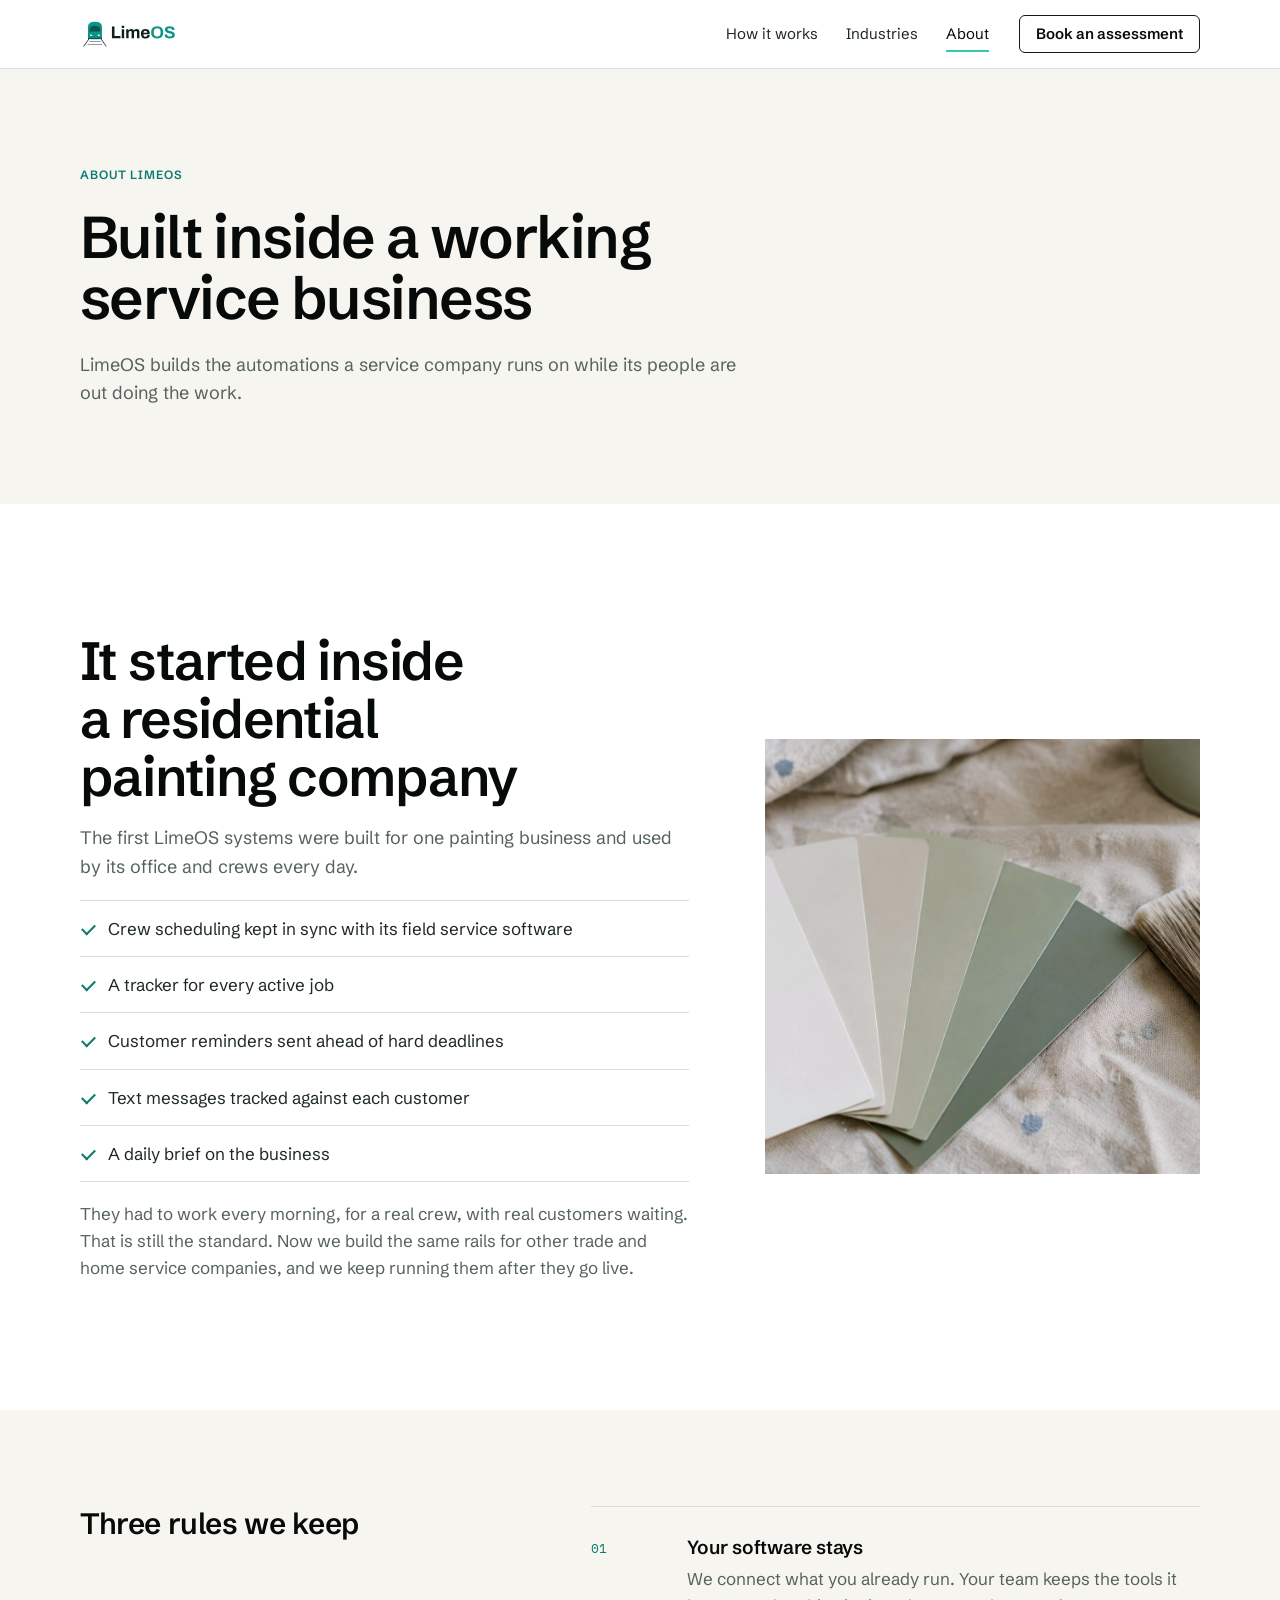
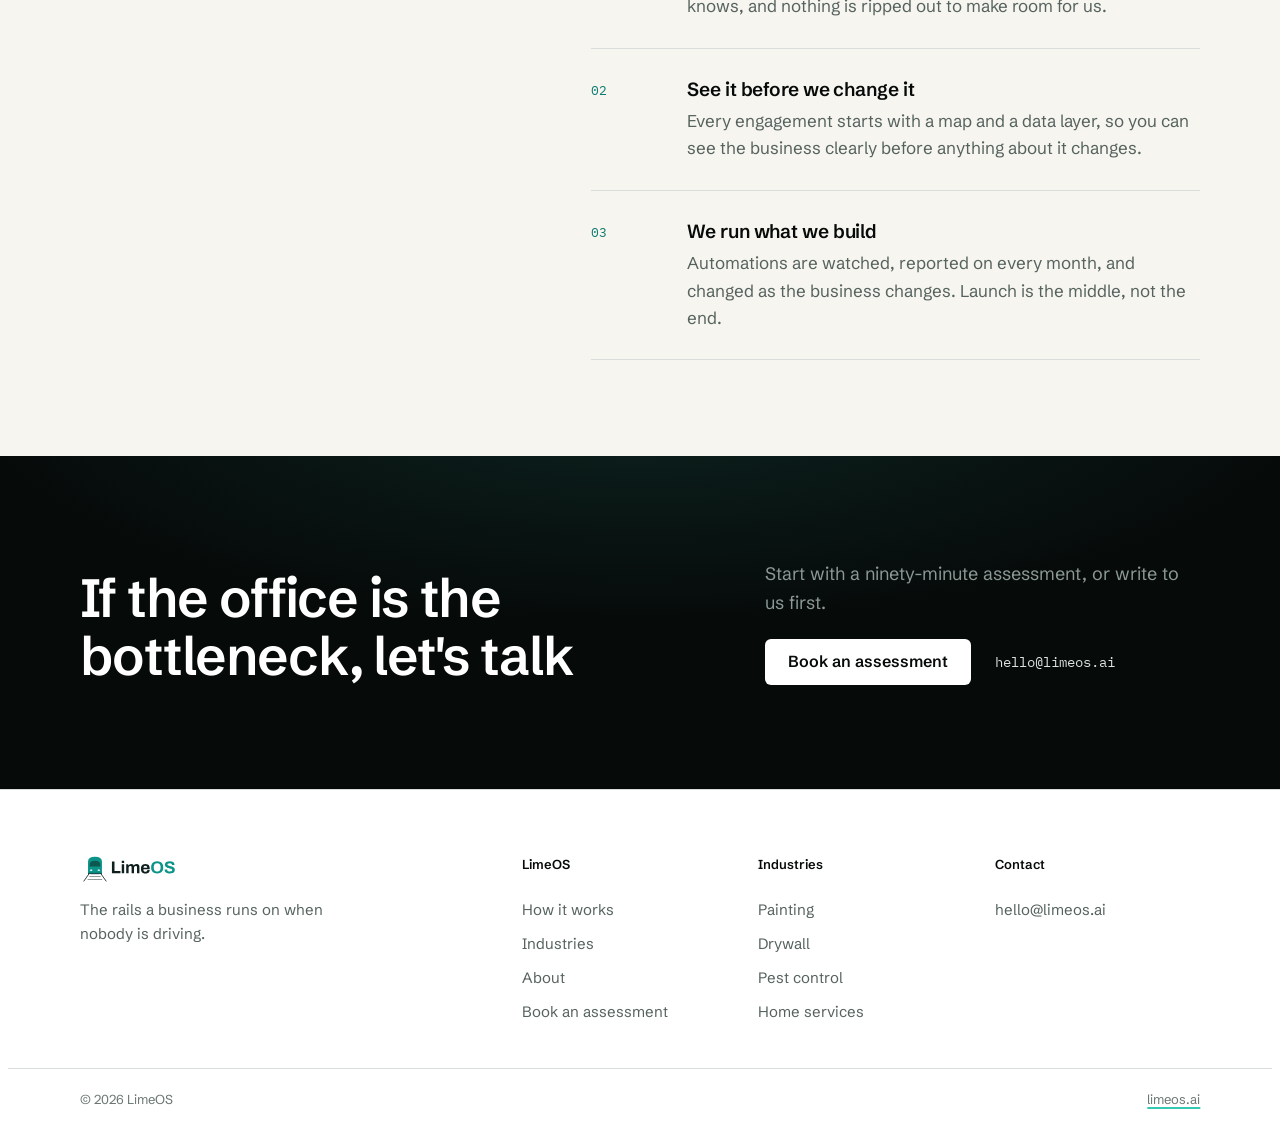
==== commit 642cb3f6: "Polish the services site after the round-2 design critique - Mobile menu: the primary button had nea" ====
--- a/services/about.html
+++ b/services/about.html
@@ -17,6 +17,7 @@
 <meta property="og:image:height" content="630">
 <meta name="twitter:card" content="summary_large_image">
 <link rel="icon" href="data:image/svg+xml,%3Csvg xmlns=%22http://www.w3.org/2000/svg%22 viewBox=%220 0 512.0 512.0%22 width=%22512%22 height=%22512%22 role=%22img%22 aria-label=%22LimeOS icon%22%3E%3Crect width=%22512%22 height=%22512%22 rx=%22112%22 fill=%22#EFF7F6%22/%3E%3Cg transform=%22translate%2810.52,-31.21%29 scale%282.45479%29%22%3E%3Cpath d=%22M74 132 L38 190 M126 132 L162 190%22 stroke=%22#0E1F1D%22 stroke-width=%227.0%22 stroke-linecap=%22round%22 fill=%22none%22/%3E%3Crect x=%2270%22 y=%22159%22 width=%2259%22 height=%227%22 rx=%222.5%22 fill=%22#0E1F1D%22 opacity=%220.5%22/%3E%3Crect x=%2262%22 y=%22177%22 width=%2277%22 height=%227%22 rx=%222.5%22 fill=%22#0E1F1D%22 opacity=%220.5%22/%3E%3Cpath d=%22M58 148 V74 q0-30 42-30 q42 0 42 30 v74 Z%22 fill=%22#0D9488%22/%3E%3Cpath d=%22M68 92 q0-24 32-24 q32 0 32 24 v10 H68 Z%22 fill=%22#0E1F1D%22 opacity=%220.52%22/%3E%3Crect x=%2270%22 y=%22120%22 width=%2214%22 height=%229%22 rx=%224.5%22 fill=%22#FFFFFF%22 opacity=%22.92%22/%3E%3Crect x=%22116%22 y=%22120%22 width=%2214%22 height=%229%22 rx=%224.5%22 fill=%22#FFFFFF%22 opacity=%22.92%22/%3E%3Crect x=%2258%22 y=%22140%22 width=%2284%22 height=%228%22 fill=%22#0E1F1D%22 opacity=%220.52%22/%3E%3C/g%3E%3C/svg%3E">
+<script>(function(){var p=location.pathname,c=p.replace(/index(\.html)?$/,"").replace(/\.html$/,"");if(c!==p)history.replaceState(null,"",c+location.search+location.hash);})();</script>
 <link rel="preconnect" href="https://fonts.googleapis.com">
 <link rel="preconnect" href="https://fonts.gstatic.com" crossorigin>
 <link rel="stylesheet" href="https://fonts.googleapis.com/css2?family=Schibsted+Grotesk:wght@400;500;600;700&family=IBM+Plex+Mono:wght@400;500&display=swap">
@@ -55,9 +56,9 @@
 </header>
 
 <section class="s-128">
-  <div class="wrap duo mid">
+  <div class="wrap duo wide-left mid">
     <div class="copy">
-      <h2>It started inside a residential painting company</h2>
+      <h2 class="h-lg">It started inside a residential painting company</h2>
       <p class="lede">The first LimeOS systems were built for one painting business and used
         by its office and crews every day.</p>
       <ul class="ticks">
@@ -80,7 +81,7 @@
 
 <section class="s-96 warm">
   <div class="wrap duo">
-    <h2>Three rules we keep</h2>
+    <h2 class="h-sm">Three rules we keep</h2>
     <ol class="numbered">
       <li><span class="n">01</span><div><h3>Your software stays</h3>
         <p>We connect what you already run. Your team keeps the tools it knows, and nothing is
@@ -95,13 +96,15 @@
   </div>
 </section>
 
-<section class="dark closing s-160" aria-label="Book an assessment">
+<section class="dark closing split s-band" aria-label="Book an assessment">
   <div class="wrap">
     <h2>If the office is the bottleneck, let's talk</h2>
-    <p>Start with a ninety-minute assessment, or write to us first.</p>
-    <div class="actions">
-      <a class="btn btn-primary" href="/services/assessment">Book an assessment</a>
-      <span class="mail">hello@limeos.ai</span>
+    <div class="ask">
+      <p>Start with a ninety-minute assessment, or write to us first.</p>
+      <div class="actions">
+        <a class="btn btn-primary" href="/services/assessment">Book an assessment</a>
+        <span class="mail">hello@limeos.ai</span>
+      </div>
     </div>
   </div>
 </section>
--- a/services/site.css
+++ b/services/site.css
@@ -36,6 +36,9 @@
 h1{font-size:clamp(38px,4.6vw,62px);line-height:1.04;letter-spacing:-.024em}
 h2{font-size:clamp(28px,3vw,40px);line-height:1.14;letter-spacing:-.018em}
 h3{font-size:19px;line-height:1.3;letter-spacing:-.006em}
+/* two more rungs either side of the 38px default: statements up, list headers down */
+.h-lg{font-size:clamp(34px,4.2vw,56px);line-height:1.08;letter-spacing:-.024em}
+.h-sm{font-size:clamp(24px,2.3vw,30px);line-height:1.2;letter-spacing:-.012em}
 .display{font-size:clamp(34px,5vw,68px);line-height:1.06;letter-spacing:-.026em;font-weight:600;color:var(--ink);text-wrap:balance}
 p{margin:0}
 .lede{font-size:18px;line-height:1.6;color:var(--muted);max-width:60ch}
@@ -74,8 +77,10 @@
 .menu-panel{position:absolute;left:0;right:0;top:68px;background:#fff;border-bottom:1px solid var(--rule);
   box-shadow:0 18px 30px rgba(6,10,9,.08);padding:8px var(--gutter) 22px;display:flex;flex-direction:column}
 .menu-panel a{color:var(--ink);text-decoration:none;font-size:18px;font-weight:500;padding:14px 0;border-bottom:1px solid var(--rule)}
-.menu-panel a[aria-current="page"]{box-shadow:inset 3px 0 0 var(--accent);padding-left:12px}
+.menu-panel a:not(.btn)[aria-current="page"]{box-shadow:inset 3px 0 0 var(--accent);padding-left:12px}
 .menu-panel .btn{margin-top:18px;border-bottom:0;padding:13px 22px}
+/* .menu-panel a sets ink for the rows; the button needs its white back (was 1.6:1) */
+.menu-panel .btn-primary{color:#fff}
 @media (max-width:860px){.links{display:none}.menu{display:block}}
 @media (max-width:520px){.nav .btn-nav{display:none}}
 
@@ -96,6 +101,12 @@
 .hero-copy{position:absolute;top:50%;right:var(--gutter);transform:translateY(-50%);
   width:min(42%,560px);display:flex;flex-direction:column;gap:24px;align-items:flex-start}
 .hero-copy .lede{color:var(--text);max-width:44ch}
+/* a controlled field under the copy: the room's baseboard and drop cloth run behind
+   the text zone, so the right side fades to the wall's own warm white */
+@media (min-width:1121px){
+  .hero-media::after{content:"";position:absolute;inset:0;pointer-events:none;
+    background:linear-gradient(90deg,rgba(238,234,227,0) 48%,rgba(238,234,227,.74) 60%,rgba(238,234,227,.86) 100%)}
+}
 @media (max-width:1120px){
   .hero{background:var(--paper)}
   .hero-media{height:auto;aspect-ratio:16/9}
@@ -123,6 +134,9 @@
 .duo .photo.square{aspect-ratio:1/1}
 .duo .photo.land{aspect-ratio:4/3}
 .statement p.display{max-width:20ch}
+/* a statement across the full measure, its paragraph set off to the right below it */
+.stack{display:flex;flex-direction:column;gap:clamp(28px,4vw,48px)}
+.offset{margin-left:auto;max-width:600px}
 @media (max-width:860px){.duo,.duo.even,.duo.wide-left{grid-template-columns:1fr}}
 
 /* ---- hairline lists, the pattern the critique asked to spread ---- */
@@ -150,7 +164,7 @@
 
 /* four steps in a row, each under its own rule */
 .steps{list-style:none;margin:0;padding:0;display:grid;grid-template-columns:repeat(4,minmax(0,1fr));gap:32px}
-.steps li{border-top:2px solid var(--ink);padding-top:18px;display:flex;flex-direction:column;gap:8px}
+.steps li{border-top:1px solid var(--rule);padding-top:18px;display:flex;flex-direction:column;gap:8px}
 .steps .n{font-family:var(--m);font-size:13px;color:var(--accent-ink)}
 .steps .when{font-size:14px;color:var(--faint)}
 .steps p{color:var(--muted);font-size:16px}
@@ -170,15 +184,22 @@
 
 /* three columns under rules, no boxes */
 .cols3{display:grid;grid-template-columns:repeat(3,minmax(0,1fr));gap:40px}
-.cols3 > div{border-top:1px solid var(--ink);padding-top:20px;display:flex;flex-direction:column;gap:8px}
+.cols3 > div{border-top:1px solid var(--rule);padding-top:20px;display:flex;flex-direction:column;gap:8px}
 .cols3 p{color:var(--muted);font-size:16.5px}
 @media (max-width:860px){.cols3{grid-template-columns:1fr;gap:32px}}
 
 /* ---- full-bleed band: the one section per page with no padding ---- */
 .band{position:relative;overflow:hidden;background:#D8D6D2}
 .band img{width:100%;height:clamp(440px,44vw,640px);object-fit:cover;object-position:30% 50%}
-.band-copy{position:absolute;bottom:clamp(40px,7vw,104px);right:var(--gutter);width:min(38%,500px)}
-.band-copy p{font-size:clamp(30px,3.4vw,48px);font-weight:600;letter-spacing:-.022em;line-height:1.08;color:var(--ink);text-wrap:balance}
+.band-copy{position:absolute;z-index:1;bottom:clamp(40px,6vw,88px);right:var(--gutter);width:min(46%,620px)}
+.band-copy p{font-size:clamp(34px,4.2vw,56px);font-weight:600;letter-spacing:-.024em;line-height:1.06;color:var(--ink);text-wrap:balance}
+/* the headline never sits on bare photo: a dark ground rises from the bottom edge, so
+   any image swapped in here keeps white type legible */
+@media (min-width:861px){
+  .band::after{content:"";position:absolute;inset:0;pointer-events:none;
+    background:linear-gradient(180deg,rgba(6,10,9,0) 36%,rgba(6,10,9,.66) 100%)}
+  .band-copy p{color:#fff}
+}
 @media (max-width:860px){
   .band{background:var(--paper)}
   .band img{height:auto;aspect-ratio:4/3}
@@ -211,15 +232,22 @@
 .dark a{color:#fff}
 .dark .btn-primary{background:#fff;color:var(--ink)}
 .dark .btn-primary:hover{background:var(--dk-text)}
+.s-band{padding-block:104px}
 .closing{text-align:center}
 .closing .wrap{display:flex;flex-direction:column;align-items:center;gap:22px}
-.closing h2{font-size:clamp(30px,3.6vw,48px);max-width:20ch}
+.closing h2{font-size:clamp(34px,4.2vw,56px);line-height:1.08;letter-spacing:-.024em;max-width:20ch}
 .closing p{max-width:52ch;color:var(--dk-muted);font-size:18px}
 .closing .actions{justify-content:center}
+/* one band laid out differently: heading left, the ask on the right */
+.closing.split{text-align:left}
+.closing.split .wrap{display:grid;grid-template-columns:minmax(0,7fr) minmax(0,5fr);gap:24px clamp(32px,6vw,96px);align-items:end}
+.closing.split .ask{display:flex;flex-direction:column;gap:22px;align-items:flex-start}
+.closing.split .actions{justify-content:flex-start}
+@media (max-width:860px){.closing.split .wrap{grid-template-columns:1fr}}
 .mail{font-family:var(--m);font-size:14px;user-select:all}
 
 /* ---- assessment: the hero takes the booking ---- */
-.book-hero .wrap{display:grid;grid-template-columns:minmax(0,1fr) minmax(0,460px);gap:clamp(32px,6vw,96px);align-items:start;padding-block:96px}
+.book-hero .wrap{display:grid;grid-template-columns:minmax(0,1fr) minmax(0,460px);gap:clamp(32px,6vw,96px);align-items:start;padding-block:56px}
 .book-hero .lede{color:var(--dk-text)}
 .book-hero .intro{display:flex;flex-direction:column;gap:24px;padding-top:12px}
 .facts{display:flex;flex-wrap:wrap;gap:10px 28px;font-family:var(--m);font-size:13px;color:var(--dk-muted);
@@ -267,6 +295,10 @@
   body{font-size:16px}
   h1{font-size:clamp(34px,9.4vw,40px)}
   .display{font-size:clamp(32px,8.6vw,38px)}
+  .h-lg,.closing h2{font-size:clamp(30px,8.4vw,36px)}
+  .h-sm{font-size:24px}
+  .s-band{padding-block:72px}
+  .photo img.top-mobile{object-position:50% 0}   /* the brush and ceiling line, not the forearm */
   .lede{font-size:17px}
   .s-first{padding-block:40px 72px}
   .s-96{padding-block:72px}
